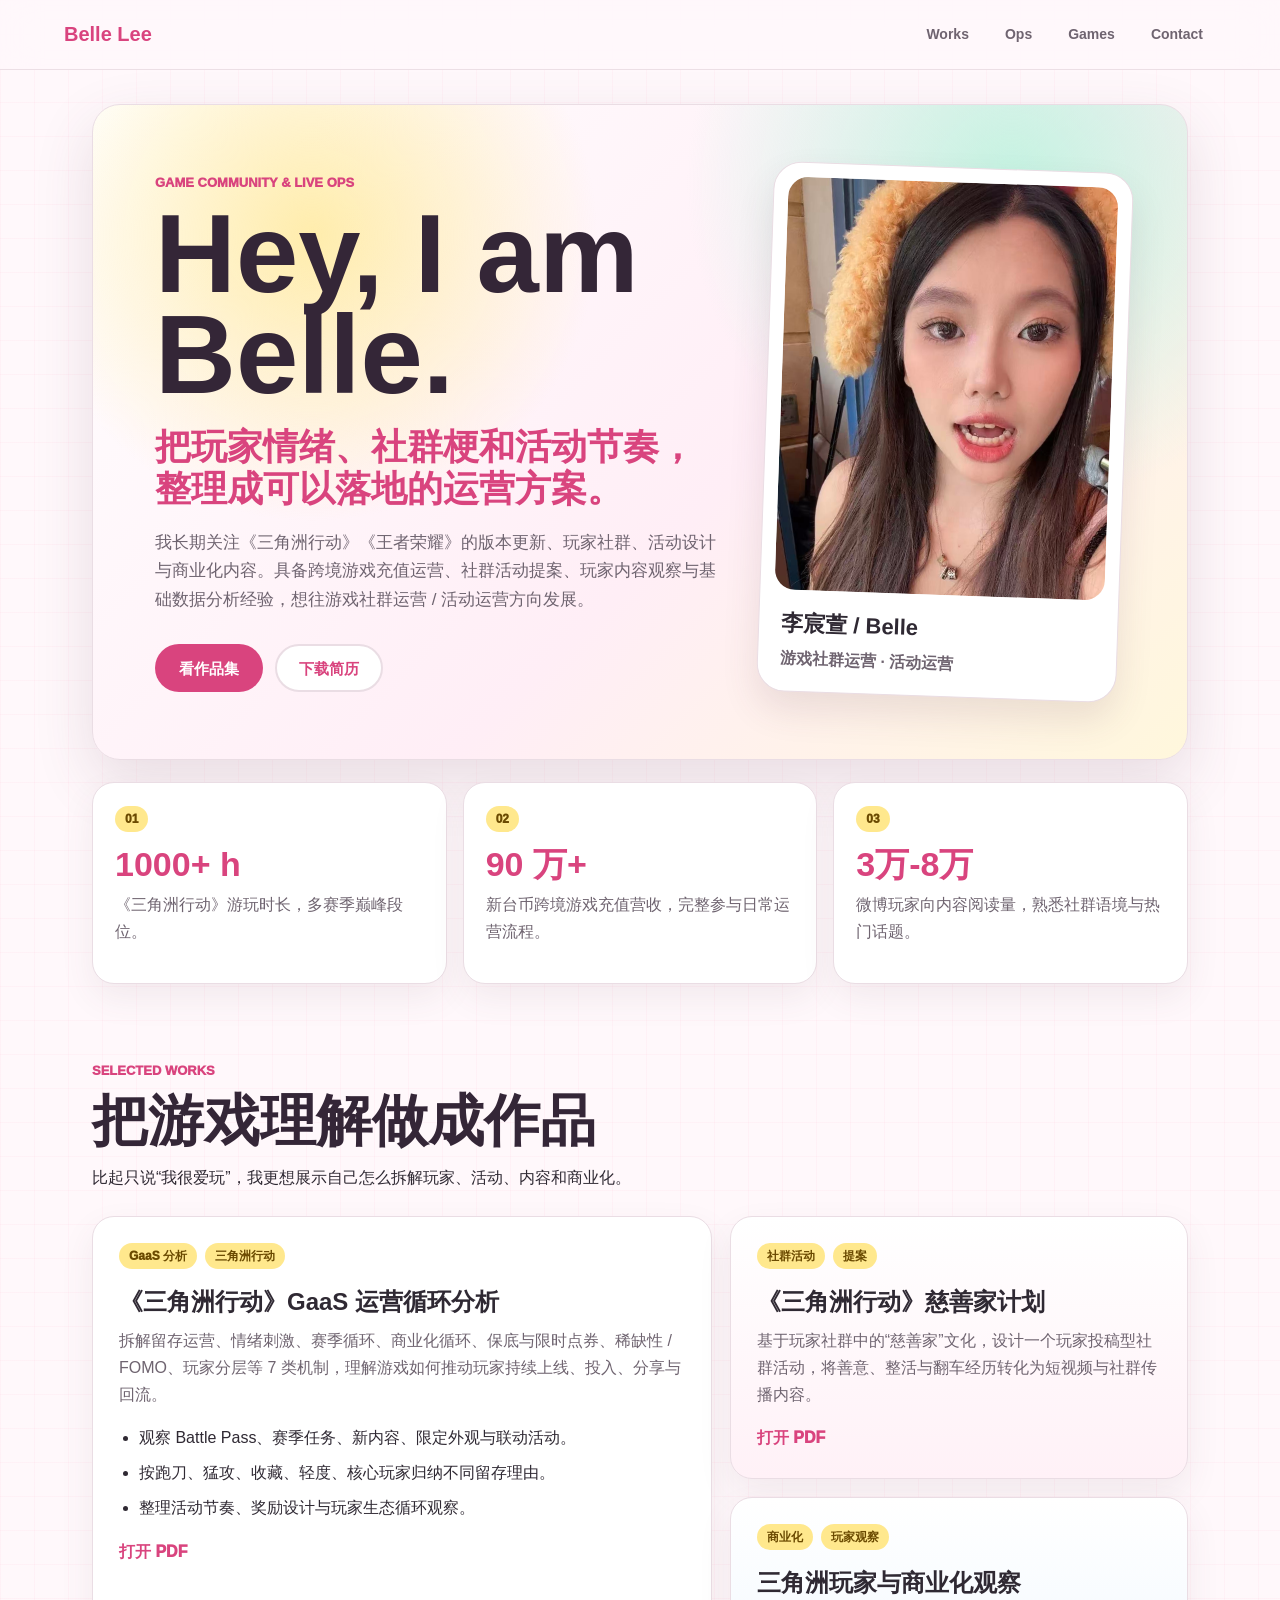
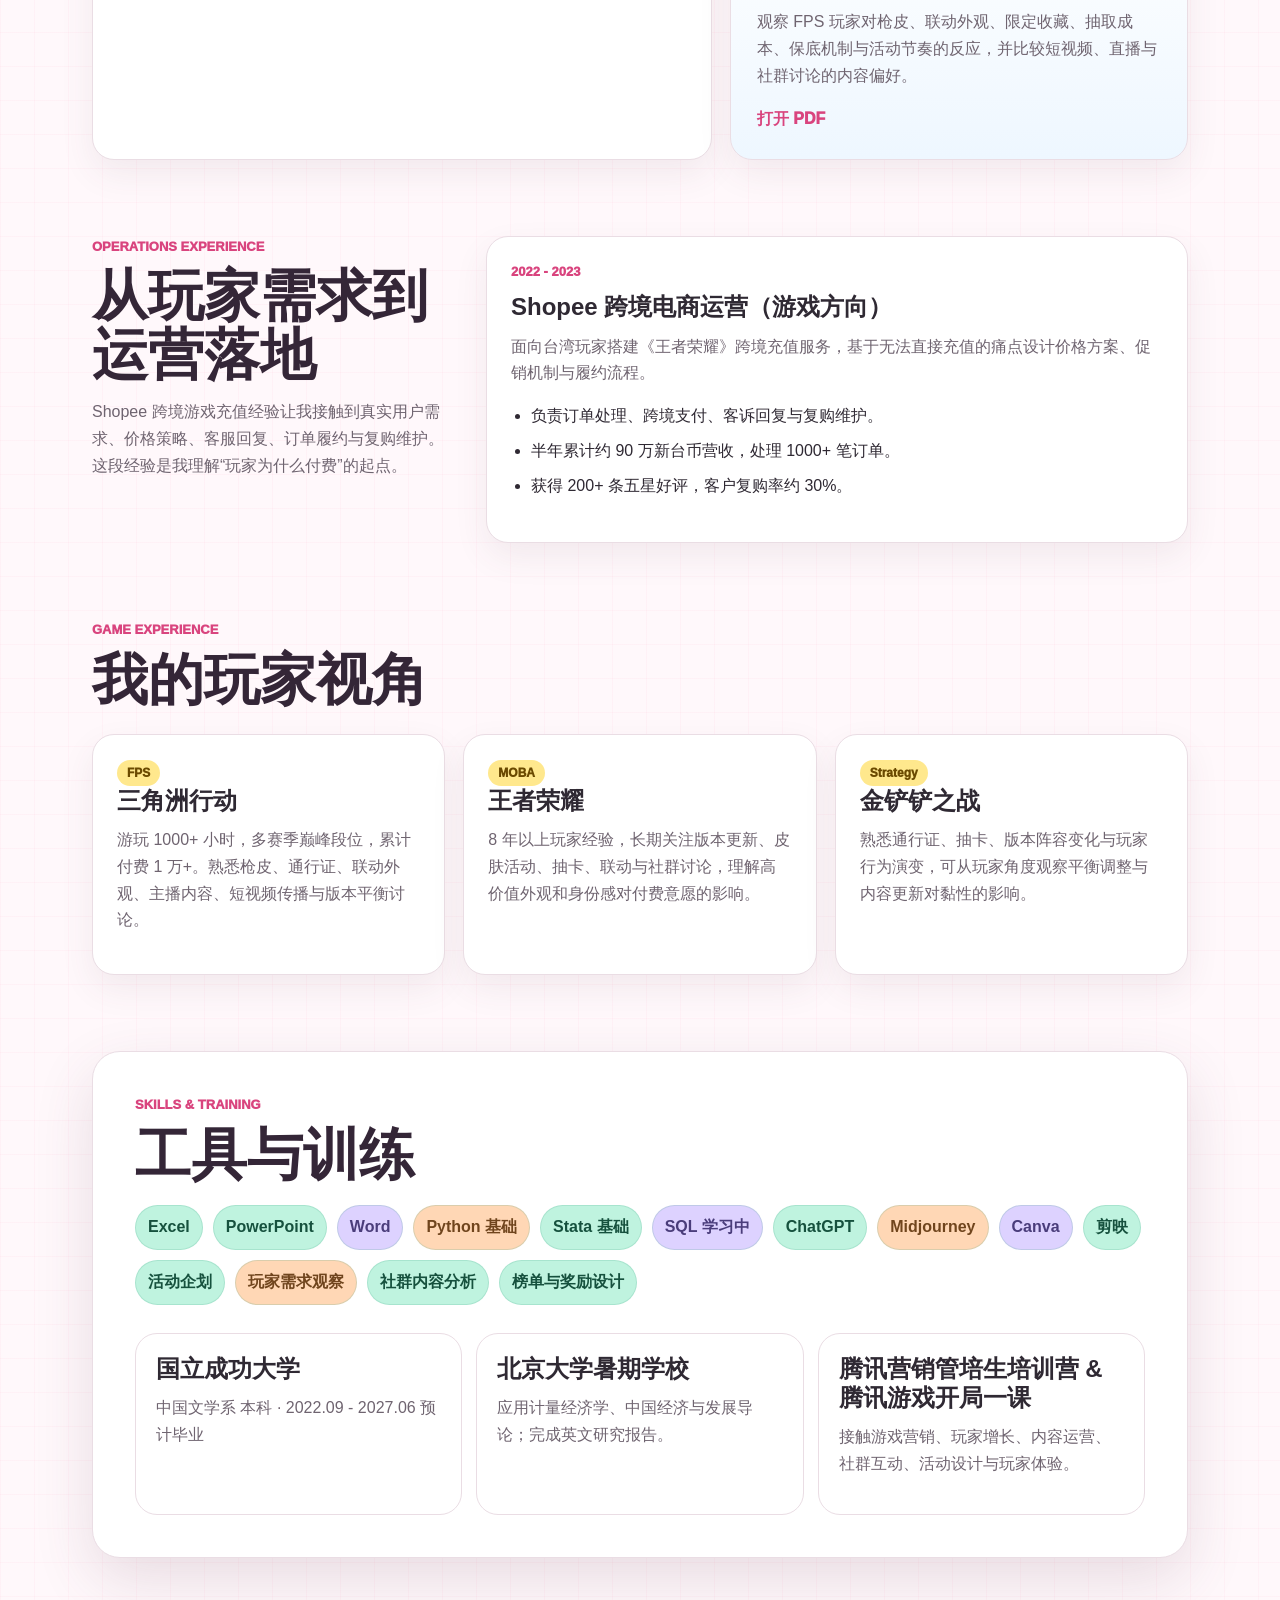
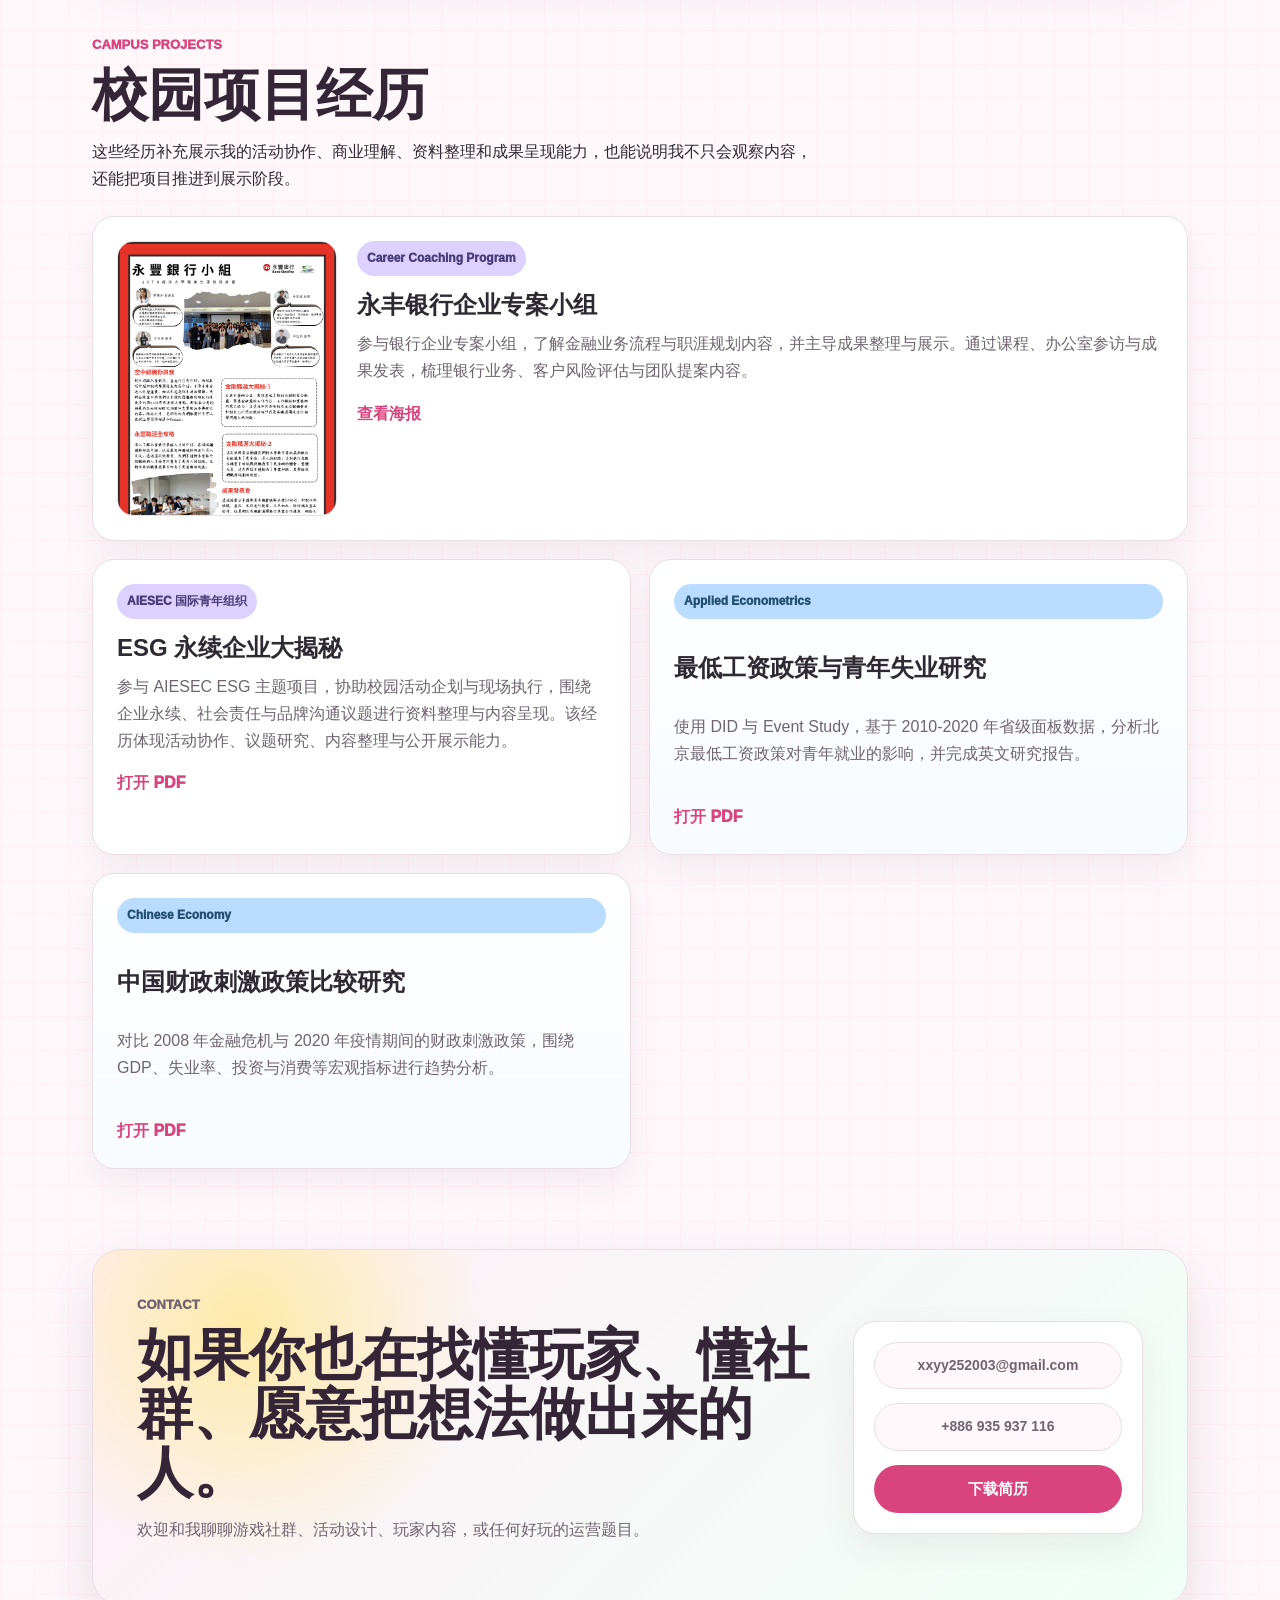
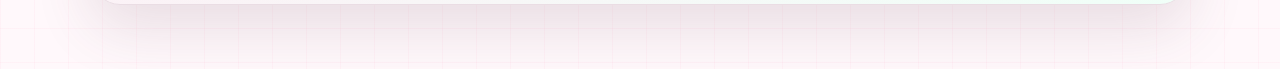
==== index.html @ bbe18f9d "Add files via upload" ====
<!doctype html>
<html lang="zh-CN">
  <head>
    <meta charset="UTF-8" />
    <meta name="viewport" content="width=device-width, initial-scale=1.0" />
    <title>Belle Lee | Game Ops Portfolio</title>
    <meta
      name="description"
      content="Belle Lee 的游戏社群运营与活动运营作品集，包含三角洲行动 GaaS 分析、社群活动提案与玩家商业化观察。"
    />
    <link rel="stylesheet" href="./styles.css" />
  </head>
  <body>
    <header class="site-header">
      <a class="brand" href="#top">Belle Lee</a>
      <nav class="nav" aria-label="主导航">
        <a href="#works">Works</a>
        <a href="#ops">Ops</a>
        <a href="#games">Games</a>
        <a href="#contact">Contact</a>
      </nav>
    </header>

    <main id="top">
      <section class="hero">
        <div class="hero-copy">
          <p class="kicker">Game Community & Live Ops</p>
          <h1>Hey, I am Belle.</h1>
          <p class="hero-subtitle">把玩家情绪、社群梗和活动节奏，整理成可以落地的运营方案。</p>
          <p class="hero-text">
            我长期关注《三角洲行动》《王者荣耀》的版本更新、玩家社群、活动设计与商业化内容。具备跨境游戏充值运营、社群活动提案、玩家内容观察与基础数据分析经验，想往游戏社群运营 / 活动运营方向发展。
          </p>
          <div class="hero-actions">
            <a class="button primary" href="#works">看作品集</a>
            <a class="button secondary" href="./assets/resume.pdf" target="_blank" rel="noreferrer">下载简历</a>
          </div>
        </div>

        <aside class="photo-card">
          <img src="./assets/hero-photo.jpg" alt="Belle Lee 生活照" />
          <div class="photo-caption">
            <strong>李宸萱 / Belle</strong>
            <span>游戏社群运营 · 活动运营</span>
          </div>
        </aside>
      </section>

      <section class="quick-stats" aria-label="核心亮点">
        <article>
          <span>01</span>
          <strong>1000+ h</strong>
          <p>《三角洲行动》游玩时长，多赛季巅峰段位。</p>
        </article>
        <article>
          <span>02</span>
          <strong>90 万+</strong>
          <p>新台币跨境游戏充值营收，完整参与日常运营流程。</p>
        </article>
        <article>
          <span>03</span>
          <strong>3万-8万</strong>
          <p>微博玩家向内容阅读量，熟悉社群语境与热门话题。</p>
        </article>
      </section>

      <section id="works" class="section">
        <div class="section-title">
          <p class="kicker">Selected Works</p>
          <h2>把游戏理解做成作品</h2>
          <p>比起只说“我很爱玩”，我更想展示自己怎么拆解玩家、活动、内容和商业化。</p>
        </div>

        <div class="works">
          <article class="work-card large-card">
            <div class="work-meta">
              <span>GaaS 分析</span>
              <span>三角洲行动</span>
            </div>
            <h3>《三角洲行动》GaaS 运营循环分析</h3>
            <p>
              拆解留存运营、情绪刺激、赛季循环、商业化循环、保底与限时点券、稀缺性 / FOMO、玩家分层等 7 类机制，理解游戏如何推动玩家持续上线、投入、分享与回流。
            </p>
            <ul>
              <li>观察 Battle Pass、赛季任务、新内容、限定外观与联动活动。</li>
              <li>按跑刀、猛攻、收藏、轻度、核心玩家归纳不同留存理由。</li>
              <li>整理活动节奏、奖励设计与玩家生态循环观察。</li>
            </ul>
            <a class="text-link" href="./assets/delta-gaas.pdf" target="_blank" rel="noreferrer">打开 PDF</a>
          </article>

          <article class="work-card accent-pink">
            <div class="work-meta">
              <span>社群活动</span>
              <span>提案</span>
            </div>
            <h3>《三角洲行动》慈善家计划</h3>
            <p>
              基于玩家社群中的“慈善家”文化，设计一个玩家投稿型社群活动，将善意、整活与翻车经历转化为短视频与社群传播内容。
            </p>
            <a class="text-link" href="./assets/delta-charity-plan.pdf" target="_blank" rel="noreferrer">打开 PDF</a>
          </article>

          <article class="work-card accent-blue">
            <div class="work-meta">
              <span>商业化</span>
              <span>玩家观察</span>
            </div>
            <h3>三角洲玩家与商业化观察</h3>
            <p>
              观察 FPS 玩家对枪皮、联动外观、限定收藏、抽取成本、保底机制与活动节奏的反应，并比较短视频、直播与社群讨论的内容偏好。
            </p>
            <a class="text-link" href="./assets/delta-commercialization.pdf" target="_blank" rel="noreferrer">打开 PDF</a>
          </article>
        </div>
      </section>

      <section id="ops" class="section split-section">
        <div>
          <p class="kicker">Operations Experience</p>
          <h2>从玩家需求到运营落地</h2>
          <p class="section-copy">
            Shopee 跨境游戏充值经验让我接触到真实用户需求、价格策略、客服回复、订单履约与复购维护。这段经验是我理解“玩家为什么付费”的起点。
          </p>
        </div>
        <div class="timeline">
          <article>
            <span>2022 - 2023</span>
            <h3>Shopee 跨境电商运营（游戏方向）</h3>
            <p>面向台湾玩家搭建《王者荣耀》跨境充值服务，基于无法直接充值的痛点设计价格方案、促销机制与履约流程。</p>
            <ul>
              <li>负责订单处理、跨境支付、客诉回复与复购维护。</li>
              <li>半年累计约 90 万新台币营收，处理 1000+ 笔订单。</li>
              <li>获得 200+ 条五星好评，客户复购率约 30%。</li>
            </ul>
          </article>
        </div>
      </section>

      <section id="games" class="section">
        <div class="section-title">
          <p class="kicker">Game Experience</p>
          <h2>我的玩家视角</h2>
        </div>
        <div class="game-grid">
          <article>
            <span>FPS</span>
            <h3>三角洲行动</h3>
            <p>游玩 1000+ 小时，多赛季巅峰段位，累计付费 1 万+。熟悉枪皮、通行证、联动外观、主播内容、短视频传播与版本平衡讨论。</p>
          </article>
          <article>
            <span>MOBA</span>
            <h3>王者荣耀</h3>
            <p>8 年以上玩家经验，长期关注版本更新、皮肤活动、抽卡、联动与社群讨论，理解高价值外观和身份感对付费意愿的影响。</p>
          </article>
          <article>
            <span>Strategy</span>
            <h3>金铲铲之战</h3>
            <p>熟悉通行证、抽卡、版本阵容变化与玩家行为演变，可从玩家角度观察平衡调整与内容更新对黏性的影响。</p>
          </article>
        </div>
      </section>

      <section class="section skill-section">
        <div>
          <p class="kicker">Skills & Training</p>
          <h2>工具与训练</h2>
        </div>
        <div class="skill-cloud">
          <span>Excel</span>
          <span>PowerPoint</span>
          <span>Word</span>
          <span>Python 基础</span>
          <span>Stata 基础</span>
          <span>SQL 学习中</span>
          <span>ChatGPT</span>
          <span>Midjourney</span>
          <span>Canva</span>
          <span>剪映</span>
          <span>活动企划</span>
          <span>玩家需求观察</span>
          <span>社群内容分析</span>
          <span>榜单与奖励设计</span>
        </div>
        <div class="education-strip">
          <article>
            <h3>国立成功大学</h3>
            <p>中国文学系 本科 · 2022.09 - 2027.06 预计毕业</p>
          </article>
          <article>
            <h3>北京大学暑期学校</h3>
            <p>应用计量经济学、中国经济与发展导论；完成英文研究报告。</p>
          </article>
          <article>
            <h3>腾讯营销管培生培训营 & 腾讯游戏开局一课</h3>
            <p>接触游戏营销、玩家增长、内容运营、社群互动、活动设计与玩家体验。</p>
          </article>
        </div>
      </section>

      <section class="section extra-projects">
        <div class="section-title">
          <p class="kicker">Campus Projects</p>
          <h2>校园项目经历</h2>
          <p>这些经历补充展示我的活动协作、商业理解、资料整理和成果呈现能力，也能说明我不只会观察内容，还能把项目推进到展示阶段。</p>
        </div>
        <div class="extra-grid">
          <article class="extra-card poster-card">
            <img src="./assets/sinopac-poster.png" alt="永丰银行小组成果海报" />
            <div>
              <span>Career Coaching Program</span>
              <h3>永丰银行企业专案小组</h3>
              <p>
                参与银行企业专案小组，了解金融业务流程与职涯规划内容，并主导成果整理与展示。通过课程、办公室参访与成果发表，梳理银行业务、客户风险评估与团队提案内容。
              </p>
              <a class="text-link" href="./assets/sinopac-poster.png" target="_blank" rel="noreferrer">查看海报</a>
            </div>
          </article>

          <article class="extra-card">
            <div>
              <span>AIESEC 国际青年组织</span>
              <h3>ESG 永续企业大揭秘</h3>
              <p>
                参与 AIESEC ESG 主题项目，协助校园活动企划与现场执行，围绕企业永续、社会责任与品牌沟通议题进行资料整理与内容呈现。该经历体现活动协作、议题研究、内容整理与公开展示能力。
              </p>
              <a class="text-link" href="./assets/esg-project.pdf" target="_blank" rel="noreferrer">打开 PDF</a>
            </div>
          </article>
          <article class="extra-card research-card">
            <span>Applied Econometrics</span>
            <h3>最低工资政策与青年失业研究</h3>
            <p>
              使用 DID 与 Event Study，基于 2010-2020 年省级面板数据，分析北京最低工资政策对青年就业的影响，并完成英文研究报告。
            </p>
            <a class="text-link" href="./assets/pku-minimum-wage-youth.pdf" target="_blank" rel="noreferrer">打开 PDF</a>
          </article>
          <article class="extra-card research-card">
            <span>Chinese Economy</span>
            <h3>中国财政刺激政策比较研究</h3>
            <p>
              对比 2008 年金融危机与 2020 年疫情期间的财政刺激政策，围绕 GDP、失业率、投资与消费等宏观指标进行趋势分析。
            </p>
            <a class="text-link" href="./assets/pku-fiscal-stimulus.pdf" target="_blank" rel="noreferrer">打开 PDF</a>
          </article>
        </div>
      </section>

      <section id="contact" class="contact">
        <div>
          <p class="kicker">Contact</p>
          <h2>如果你也在找懂玩家、懂社群、愿意把想法做出来的人。</h2>
          <p>欢迎和我聊聊游戏社群、活动设计、玩家内容，或任何好玩的运营题目。</p>
        </div>
        <div class="contact-card">
          <a href="mailto:xxyy252003@gmail.com">xxyy252003@gmail.com</a>
          <a href="tel:+886935937116">+886 935 937 116</a>
          <a class="button primary" href="./assets/resume.pdf" target="_blank" rel="noreferrer">下载简历</a>
        </div>
      </section>
    </main>
  </body>
</html>
---- styles.css ----
:root {
  --ink: #2f2933;
  --muted: #6f6470;
  --paper: #fff8fb;
  --surface: #ffffff;
  --pink: #ff7dab;
  --pink-deep: #d9447e;
  --peach: #ffd7b5;
  --mint: #bff3df;
  --blue: #b9dcff;
  --lavender: #ddd2ff;
  --yellow: #ffe88d;
  --line: #eadde4;
  --shadow: 0 22px 60px rgba(92, 58, 78, 0.14);
  color: var(--ink);
  font-family:
    "Noto Sans TC", "Noto Sans SC", "Microsoft JhengHei", "Microsoft YaHei",
    "PingFang TC", Arial, sans-serif;
}

* {
  box-sizing: border-box;
}

html {
  scroll-behavior: smooth;
}

body {
  margin: 0;
  background:
    linear-gradient(90deg, rgba(255, 125, 171, 0.05) 1px, transparent 1px),
    linear-gradient(rgba(255, 125, 171, 0.05) 1px, transparent 1px),
    var(--paper);
  background-size: 34px 34px;
  color: var(--ink);
  line-height: 1.68;
}

a {
  color: inherit;
  text-decoration: none;
}

.site-header {
  align-items: center;
  backdrop-filter: blur(18px);
  background: rgba(255, 248, 251, 0.88);
  border-bottom: 1px solid rgba(234, 221, 228, 0.9);
  display: flex;
  justify-content: space-between;
  min-height: 70px;
  padding: 0 clamp(18px, 5vw, 64px);
  position: sticky;
  top: 0;
  z-index: 20;
}

.brand {
  color: var(--pink-deep);
  font-size: 20px;
  font-weight: 900;
}

.nav {
  display: flex;
  gap: 10px;
}

.nav a {
  border: 1px solid transparent;
  border-radius: 999px;
  color: var(--muted);
  font-size: 14px;
  font-weight: 800;
  padding: 8px 12px;
}

.nav a:hover {
  background: #fff;
  border-color: var(--line);
  color: var(--pink-deep);
}

main {
  margin: 0 auto;
  max-width: 1180px;
  padding: 34px clamp(16px, 4vw, 42px) 64px;
}

.hero {
  align-items: center;
  background:
    radial-gradient(circle at 20% 20%, rgba(255, 232, 141, 0.72), transparent 28%),
    radial-gradient(circle at 84% 12%, rgba(191, 243, 223, 0.92), transparent 30%),
    linear-gradient(135deg, #fff 0%, #ffeef6 58%, #fff7dc 100%);
  border: 1px solid var(--line);
  border-radius: 28px;
  box-shadow: var(--shadow);
  display: grid;
  gap: 42px;
  grid-template-columns: minmax(0, 1fr) 360px;
  min-height: 600px;
  overflow: hidden;
  padding: clamp(28px, 6vw, 62px);
}

.kicker {
  color: var(--pink-deep);
  font-size: 13px;
  font-weight: 950;
  letter-spacing: 0;
  margin: 0 0 10px;
  text-transform: uppercase;
}

h1,
h2,
h3,
p {
  margin-top: 0;
}

h1 {
  color: #342637;
  font-size: clamp(56px, 9vw, 112px);
  letter-spacing: 0;
  line-height: 0.9;
  margin-bottom: 20px;
  max-width: 720px;
}

.hero-subtitle {
  color: var(--pink-deep);
  font-size: clamp(24px, 3vw, 36px);
  font-weight: 900;
  line-height: 1.18;
  margin-bottom: 18px;
  max-width: 720px;
}

.hero-text {
  color: var(--muted);
  font-size: 17px;
  max-width: 720px;
}

.hero-actions {
  display: flex;
  flex-wrap: wrap;
  gap: 12px;
  margin-top: 30px;
}

.button {
  align-items: center;
  border: 2px solid transparent;
  border-radius: 999px;
  display: inline-flex;
  font-size: 15px;
  font-weight: 900;
  justify-content: center;
  min-height: 48px;
  padding: 0 22px;
}

.button.primary {
  background: var(--pink-deep);
  color: #fff;
}

.button.secondary {
  background: #fff;
  border-color: var(--line);
  color: var(--pink-deep);
}

.photo-card {
  background: #fff;
  border: 1px solid var(--line);
  border-radius: 28px;
  box-shadow: 0 18px 36px rgba(92, 58, 78, 0.12);
  padding: 14px;
  transform: rotate(2deg);
}

.photo-card img {
  aspect-ratio: 4 / 5;
  border-radius: 20px;
  display: block;
  object-fit: cover;
  object-position: center 18%;
  width: 100%;
}

.photo-caption {
  display: grid;
  gap: 4px;
  padding: 16px 8px 4px;
}

.photo-caption strong {
  font-size: 22px;
}

.photo-caption span {
  color: var(--muted);
  font-weight: 700;
}

.quick-stats {
  display: grid;
  gap: 16px;
  grid-template-columns: repeat(3, minmax(0, 1fr));
  margin: 22px 0 70px;
}

.quick-stats article,
.work-card,
.timeline article,
.game-grid article,
.education-strip article,
.contact-card {
  background: var(--surface);
  border: 1px solid var(--line);
  border-radius: 22px;
  box-shadow: 0 14px 34px rgba(92, 58, 78, 0.08);
}

.quick-stats article {
  padding: 22px;
}

.quick-stats span,
.work-meta span,
.game-grid span {
  background: var(--yellow);
  border-radius: 999px;
  color: #6b4a00;
  display: inline-flex;
  font-size: 12px;
  font-weight: 950;
  line-height: 1;
  padding: 7px 10px;
}

.quick-stats strong {
  color: var(--pink-deep);
  display: block;
  font-size: 34px;
  line-height: 1.1;
  margin: 14px 0 8px;
}

.quick-stats p,
.section-copy,
.work-card p,
.timeline p,
.game-grid p,
.education-strip p,
.contact p {
  color: var(--muted);
}

.section {
  margin-top: 76px;
}

.section-title {
  margin-bottom: 24px;
  max-width: 720px;
}

h2 {
  color: #342637;
  font-size: clamp(34px, 5vw, 56px);
  letter-spacing: 0;
  line-height: 1.05;
  margin-bottom: 14px;
}

.works {
  display: grid;
  gap: 18px;
  grid-template-columns: 1.15fr 0.85fr;
}

.work-card {
  padding: 26px;
}

.large-card {
  grid-row: span 2;
}

.accent-pink {
  background: linear-gradient(180deg, #fff, #fff1f7);
}

.accent-blue {
  background: linear-gradient(180deg, #fff, #eef7ff);
}

.work-meta {
  display: flex;
  flex-wrap: wrap;
  gap: 8px;
  margin-bottom: 18px;
}

.work-card h3,
.timeline h3,
.game-grid h3,
.education-strip h3 {
  font-size: 24px;
  line-height: 1.22;
  margin-bottom: 12px;
}

.work-card ul,
.timeline ul {
  margin: 16px 0 18px;
  padding-left: 20px;
}

.work-card li,
.timeline li {
  margin: 8px 0;
}

.text-link {
  color: var(--pink-deep);
  font-weight: 950;
}

.split-section {
  align-items: start;
  display: grid;
  gap: 34px;
  grid-template-columns: 360px minmax(0, 1fr);
}

.timeline {
  display: grid;
  gap: 18px;
}

.timeline article {
  padding: 24px;
}

.timeline article > span {
  color: var(--pink-deep);
  display: block;
  font-size: 13px;
  font-weight: 950;
  margin-bottom: 10px;
}

.game-grid {
  display: grid;
  gap: 18px;
  grid-template-columns: repeat(3, minmax(0, 1fr));
}

.game-grid article {
  padding: 24px;
}

.skill-section {
  background: #fff;
  border: 1px solid var(--line);
  border-radius: 28px;
  box-shadow: var(--shadow);
  padding: clamp(24px, 5vw, 42px);
}

.skill-cloud {
  display: flex;
  flex-wrap: wrap;
  gap: 10px;
  margin: 20px 0 28px;
}

.skill-cloud span {
  background: var(--mint);
  border: 1px solid rgba(72, 166, 133, 0.2);
  border-radius: 999px;
  color: #16513e;
  font-weight: 900;
  padding: 8px 12px;
}

.skill-cloud span:nth-child(3n) {
  background: var(--lavender);
  color: #4a3d7b;
}

.skill-cloud span:nth-child(4n) {
  background: var(--peach);
  color: #70451d;
}

.education-strip {
  display: grid;
  gap: 14px;
  grid-template-columns: repeat(3, minmax(0, 1fr));
}

.education-strip article {
  box-shadow: none;
  padding: 20px;
}

.extra-grid {
  display: grid;
  gap: 18px;
  grid-template-columns: repeat(2, minmax(0, 1fr));
}

.extra-card {
  background: var(--surface);
  border: 1px solid var(--line);
  border-radius: 22px;
  box-shadow: 0 14px 34px rgba(92, 58, 78, 0.08);
  display: grid;
  gap: 20px;
  overflow: hidden;
  padding: 24px;
}

.poster-card {
  grid-column: span 2;
  grid-template-columns: 220px minmax(0, 1fr);
}

.extra-card img {
  aspect-ratio: 4 / 5;
  border: 1px solid var(--line);
  border-radius: 16px;
  object-fit: cover;
  object-position: center top;
  width: 100%;
}

.extra-card span {
  background: var(--lavender);
  border-radius: 999px;
  color: #4a3d7b;
  display: inline-flex;
  font-size: 12px;
  font-weight: 950;
  margin-bottom: 14px;
  padding: 7px 10px;
}

.research-card {
  background: linear-gradient(180deg, #fff, #f7fbff);
}

.research-card span {
  background: var(--blue);
  color: #245071;
}

.extra-card h3 {
  font-size: 24px;
  line-height: 1.22;
  margin-bottom: 12px;
}

.extra-card p {
  color: var(--muted);
}

.contact {
  align-items: center;
  background:
    radial-gradient(circle at 14% 22%, rgba(255, 232, 141, 0.75), transparent 24%),
    linear-gradient(135deg, #ffeef6, #f0fff8);
  border: 1px solid var(--line);
  border-radius: 28px;
  box-shadow: var(--shadow);
  display: grid;
  gap: 28px;
  grid-template-columns: minmax(0, 1fr) 290px;
  margin-top: 80px;
  padding: clamp(26px, 5vw, 44px);
}

.contact-card {
  align-items: stretch;
  display: grid;
  gap: 14px;
  justify-items: stretch;
  padding: 20px;
}

.contact-card a:not(.button) {
  background: #fff8fb;
  border: 1px solid var(--line);
  border-radius: 999px;
  color: var(--muted);
  font-size: 14px;
  font-weight: 800;
  padding: 11px 14px;
  text-align: center;
}

@media (max-width: 900px) {
  .hero,
  .split-section,
  .contact {
    grid-template-columns: 1fr;
  }

  .photo-card {
    max-width: 420px;
    transform: none;
  }

  .works,
  .quick-stats,
  .game-grid,
  .extra-grid,
  .poster-card,
  .education-strip {
    grid-template-columns: 1fr;
  }

  .large-card {
    grid-row: auto;
  }
}

@media (max-width: 620px) {
  .site-header {
    align-items: flex-start;
    flex-direction: column;
    gap: 10px;
    padding-bottom: 14px;
    padding-top: 14px;
  }

  .nav {
    flex-wrap: wrap;
  }

  main {
    padding-left: 14px;
    padding-right: 14px;
  }

  .hero,
  .skill-section,
  .contact {
    border-radius: 20px;
    padding: 24px;
  }

  h1 {
    font-size: 58px;
  }

  .hero-actions {
    align-items: stretch;
    flex-direction: column;
  }

  .button {
    width: 100%;
  }
}
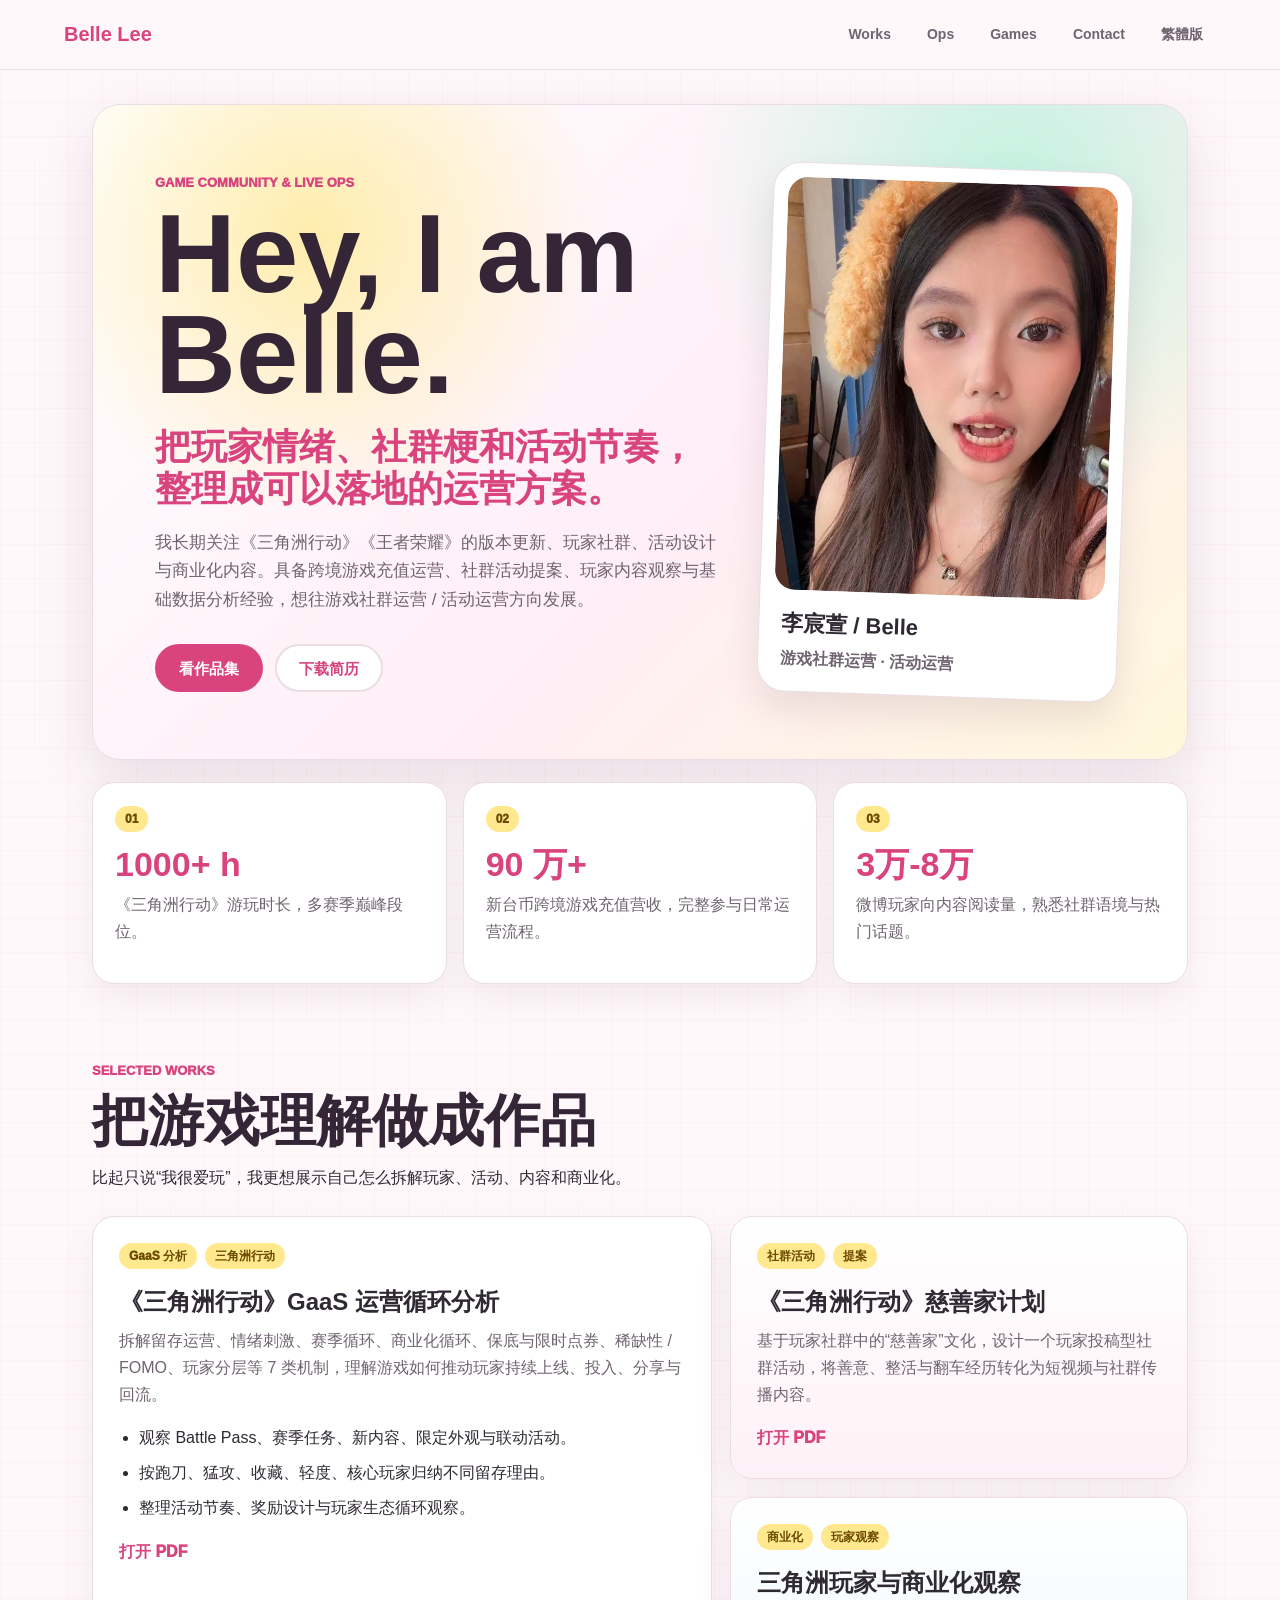
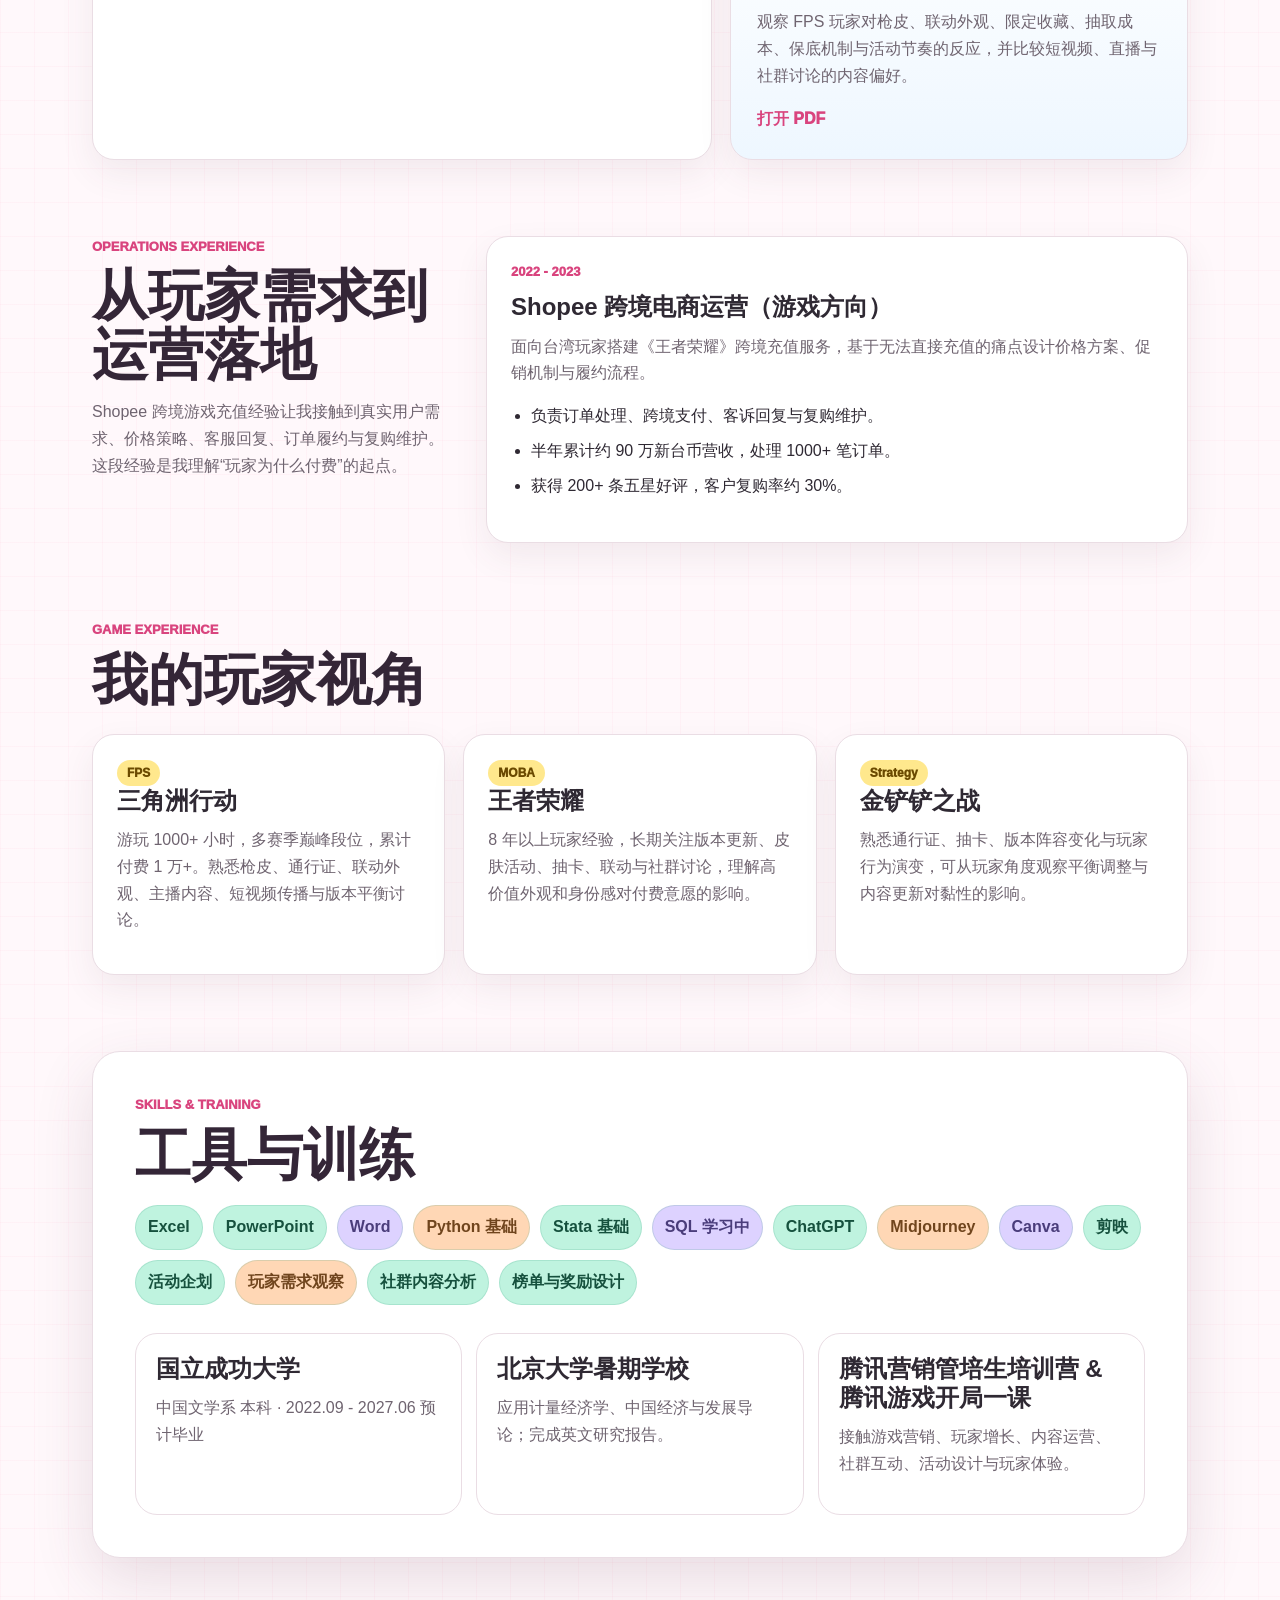
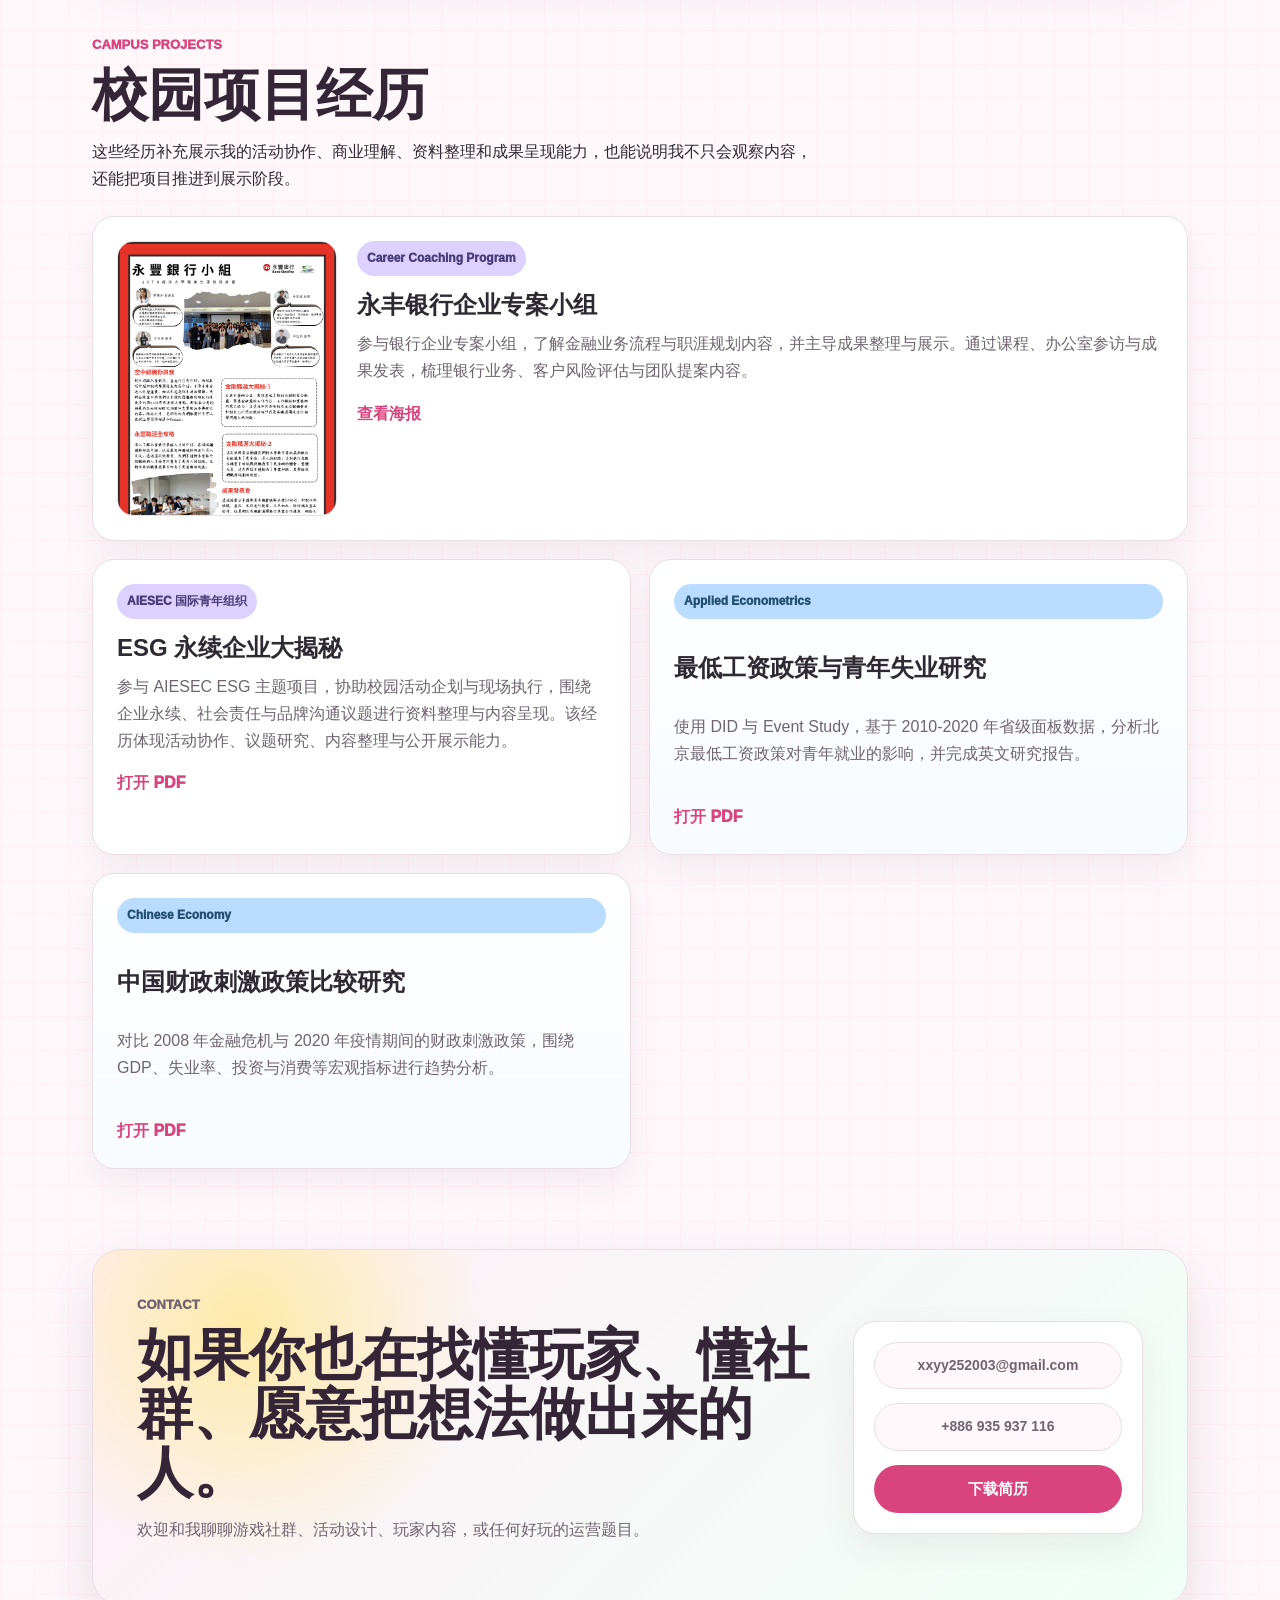
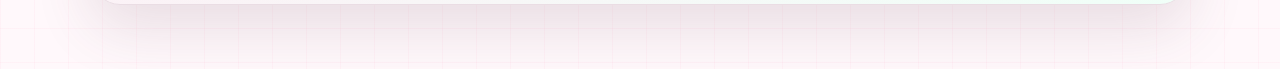
==== commit 6963fbed: "Add files via upload" ====
--- a/index.html
+++ b/index.html
@@ -18,6 +18,7 @@
         <a href="#ops">Ops</a>
         <a href="#games">Games</a>
         <a href="#contact">Contact</a>
+        <a href="./zh-tw.html">繁體版</a>
       </nav>
     </header>
 
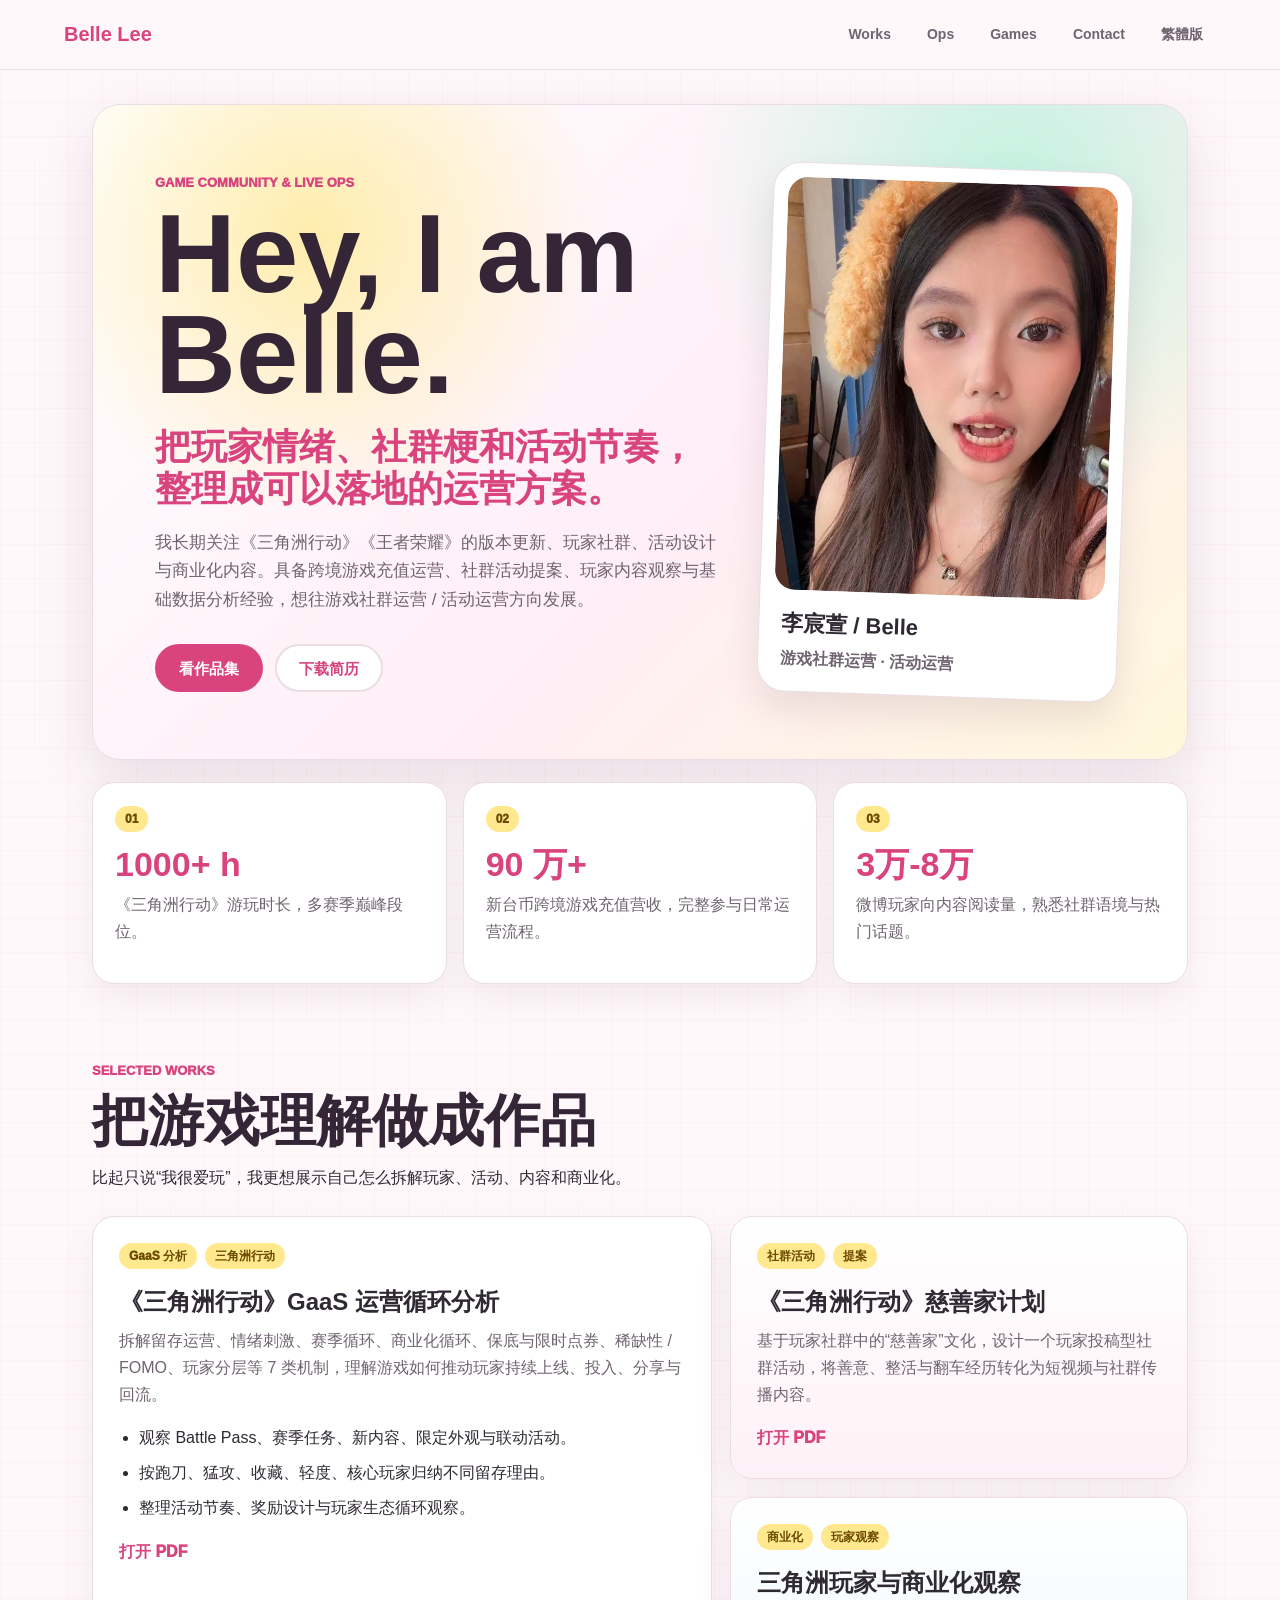
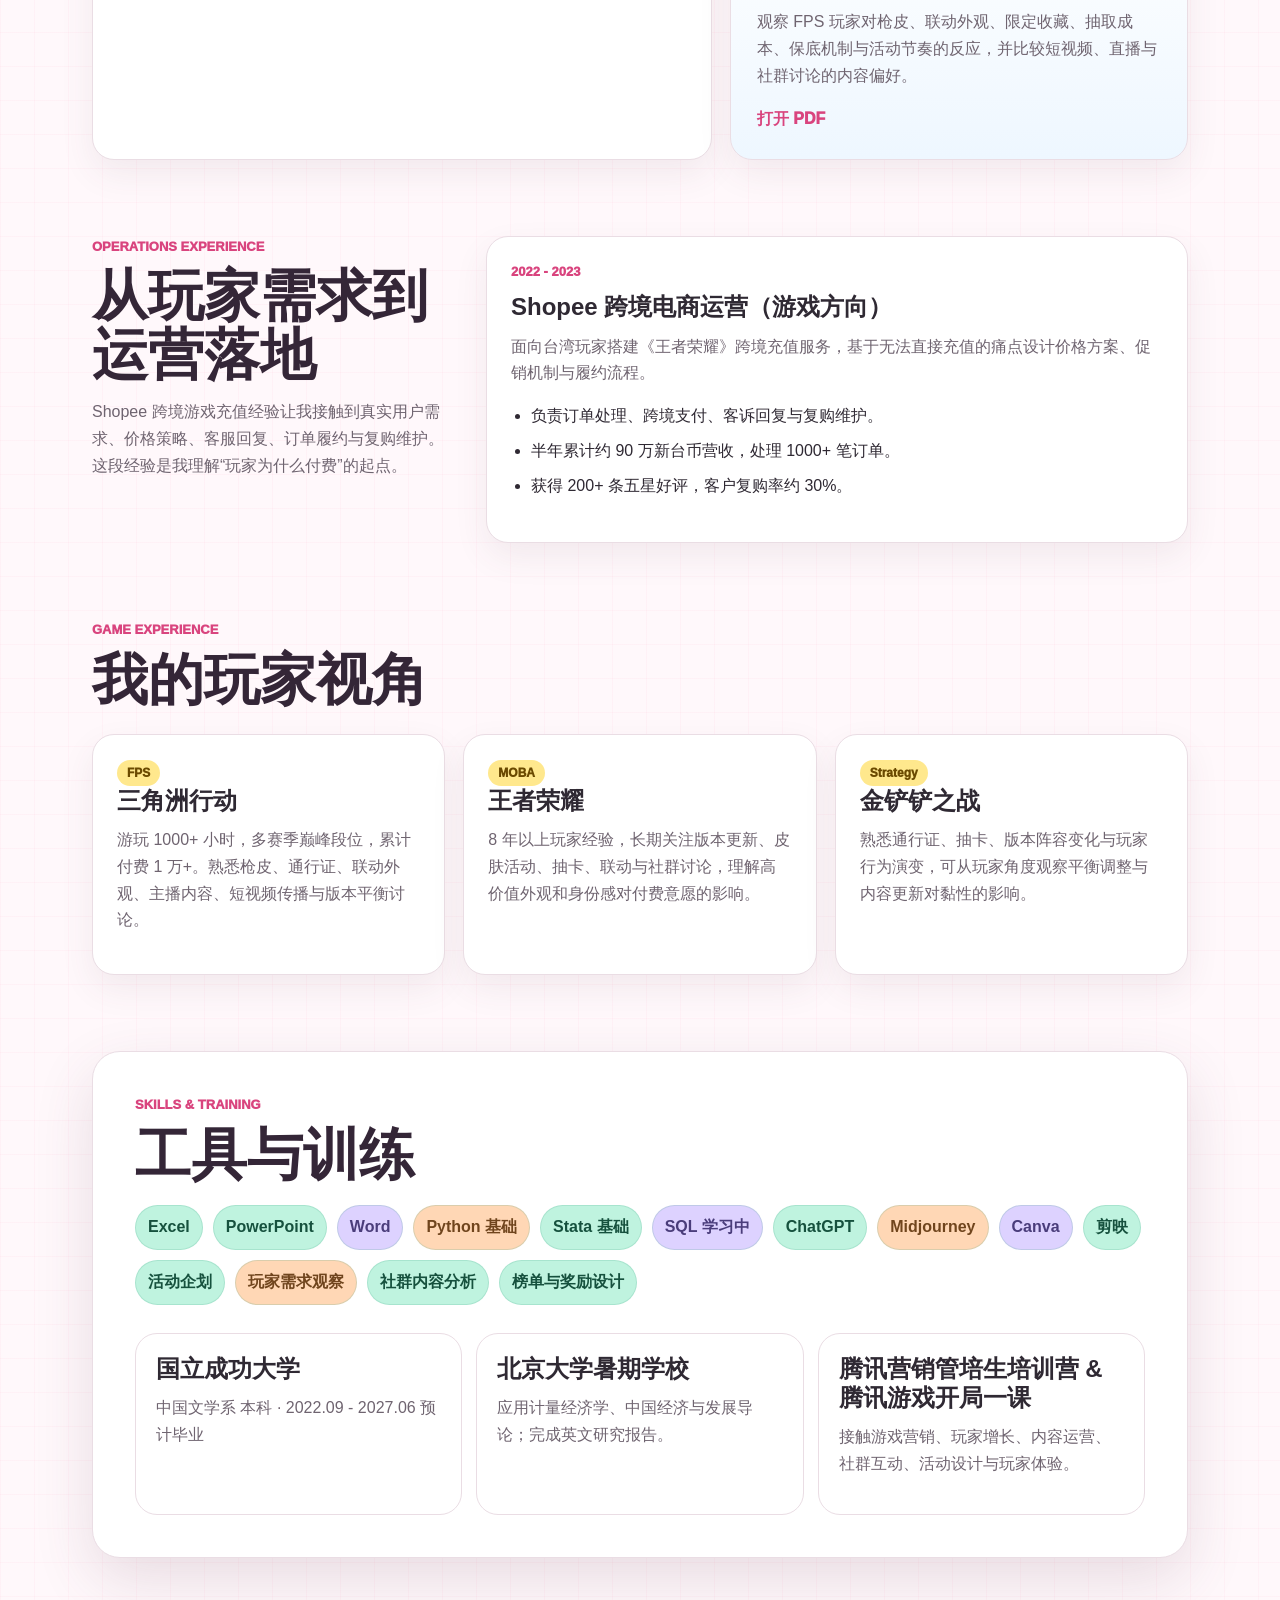
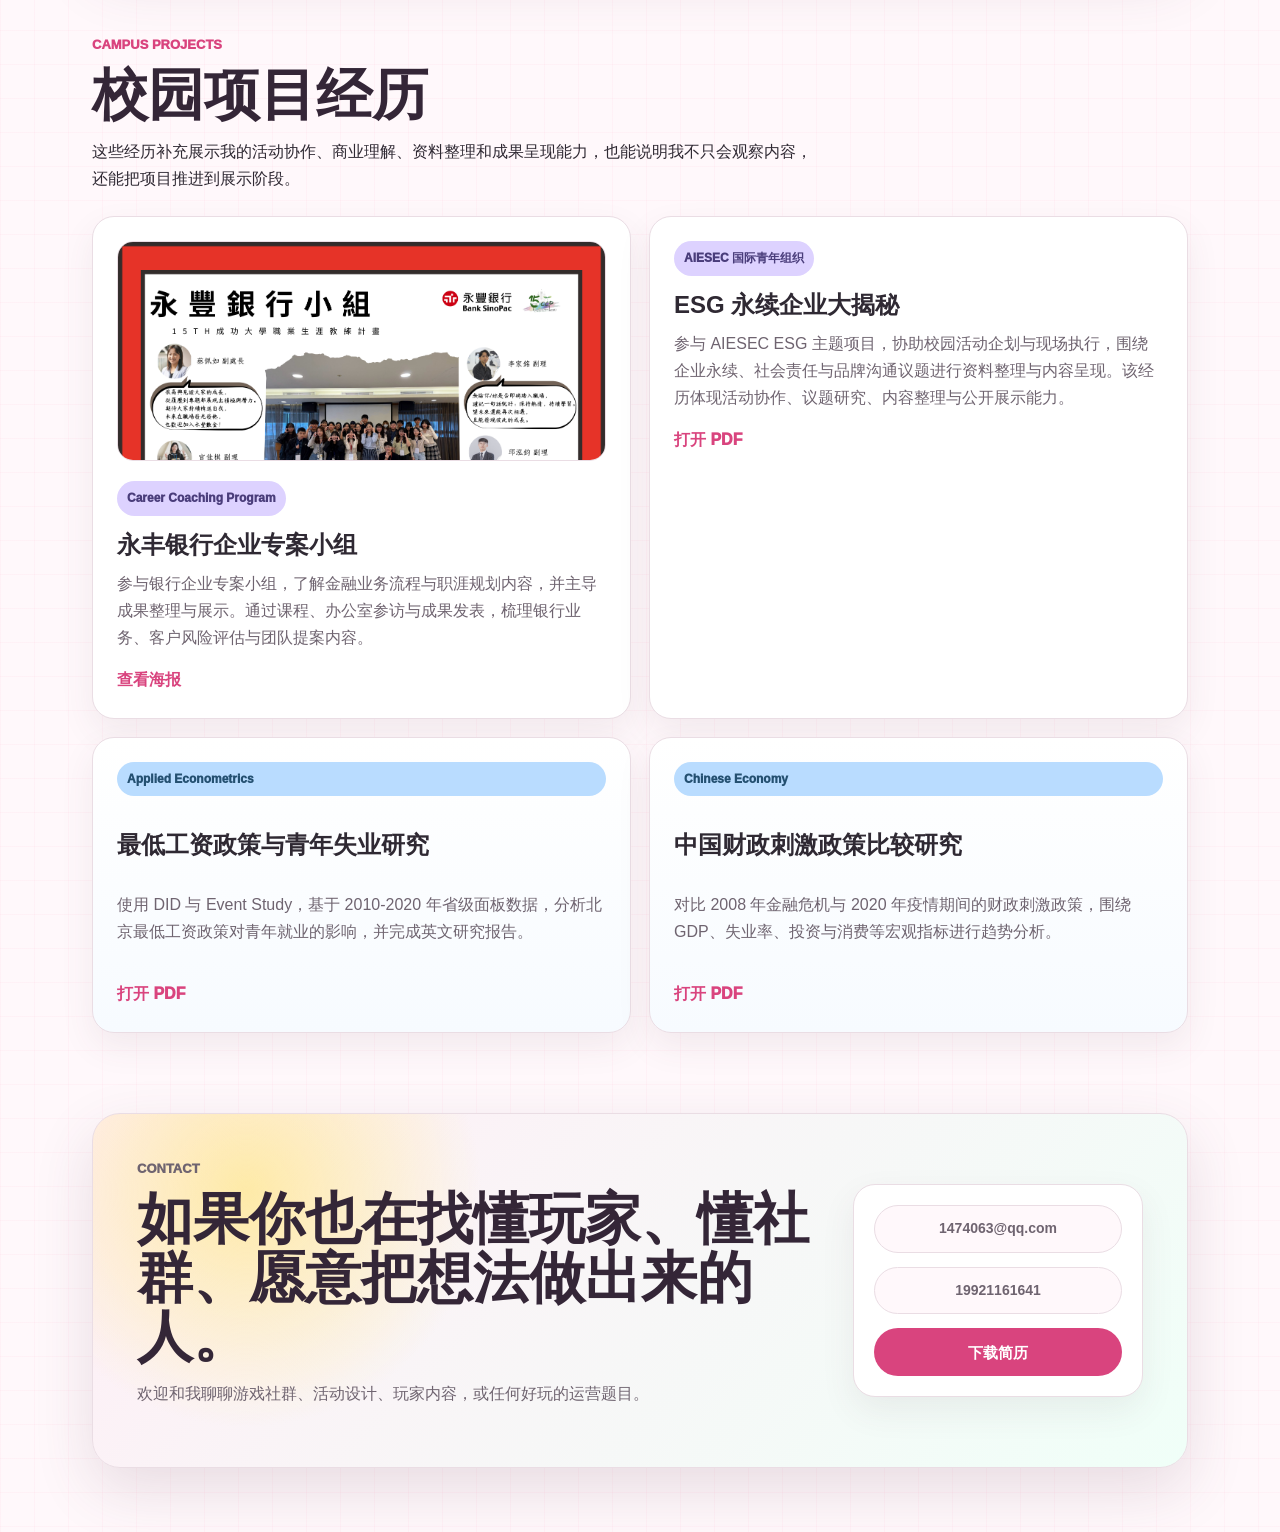
==== commit 769c46de: "Add files via upload" ====
--- a/index.html
+++ b/index.html
@@ -253,8 +253,8 @@
           <p>欢迎和我聊聊游戏社群、活动设计、玩家内容，或任何好玩的运营题目。</p>
         </div>
         <div class="contact-card">
-          <a href="mailto:xxyy252003@gmail.com">xxyy252003@gmail.com</a>
-          <a href="tel:+886935937116">+886 935 937 116</a>
+          <a href="mailto:1474063@qq.com">1474063@qq.com</a>
+          <a href="tel:19921161641">19921161641</a>
           <a class="button primary" href="./assets/resume.pdf" target="_blank" rel="noreferrer">下载简历</a>
         </div>
       </section>
--- a/styles.css
+++ b/styles.css
@@ -416,6 +416,7 @@
   display: grid;
   gap: 18px;
   grid-template-columns: repeat(2, minmax(0, 1fr));
+  min-width: 0;
 }
 
 .extra-card {
@@ -423,24 +424,28 @@
   border: 1px solid var(--line);
   border-radius: 22px;
   box-shadow: 0 14px 34px rgba(92, 58, 78, 0.08);
-  display: grid;
+  display: flex;
+  flex-direction: column;
   gap: 20px;
   overflow: hidden;
   padding: 24px;
+  min-width: 0;
+  overflow-wrap: anywhere;
 }
 
 .poster-card {
-  grid-column: span 2;
-  grid-template-columns: 220px minmax(0, 1fr);
+  grid-column: auto;
 }
 
 .extra-card img {
-  aspect-ratio: 4 / 5;
+  aspect-ratio: 16 / 10;
   border: 1px solid var(--line);
   border-radius: 16px;
+  max-width: 100%;
   object-fit: cover;
   object-position: center top;
   width: 100%;
+  max-height: 220px;
 }
 
 .extra-card span {
@@ -473,6 +478,11 @@
   color: var(--muted);
 }
 
+.extra-card .text-link {
+  align-self: flex-start;
+  margin-top: auto;
+}
+
 .contact {
   align-items: center;
   background:
@@ -528,6 +538,18 @@
     grid-template-columns: 1fr;
   }
 
+  .poster-card {
+    grid-column: auto;
+  }
+
+  .extra-card {
+    padding: 20px;
+  }
+
+  .poster-card img {
+    max-height: 260px;
+  }
+
   .large-card {
     grid-row: auto;
   }
@@ -558,6 +580,11 @@
     padding: 24px;
   }
 
+  .extra-grid {
+    display: flex;
+    flex-direction: column;
+  }
+
   h1 {
     font-size: 58px;
   }
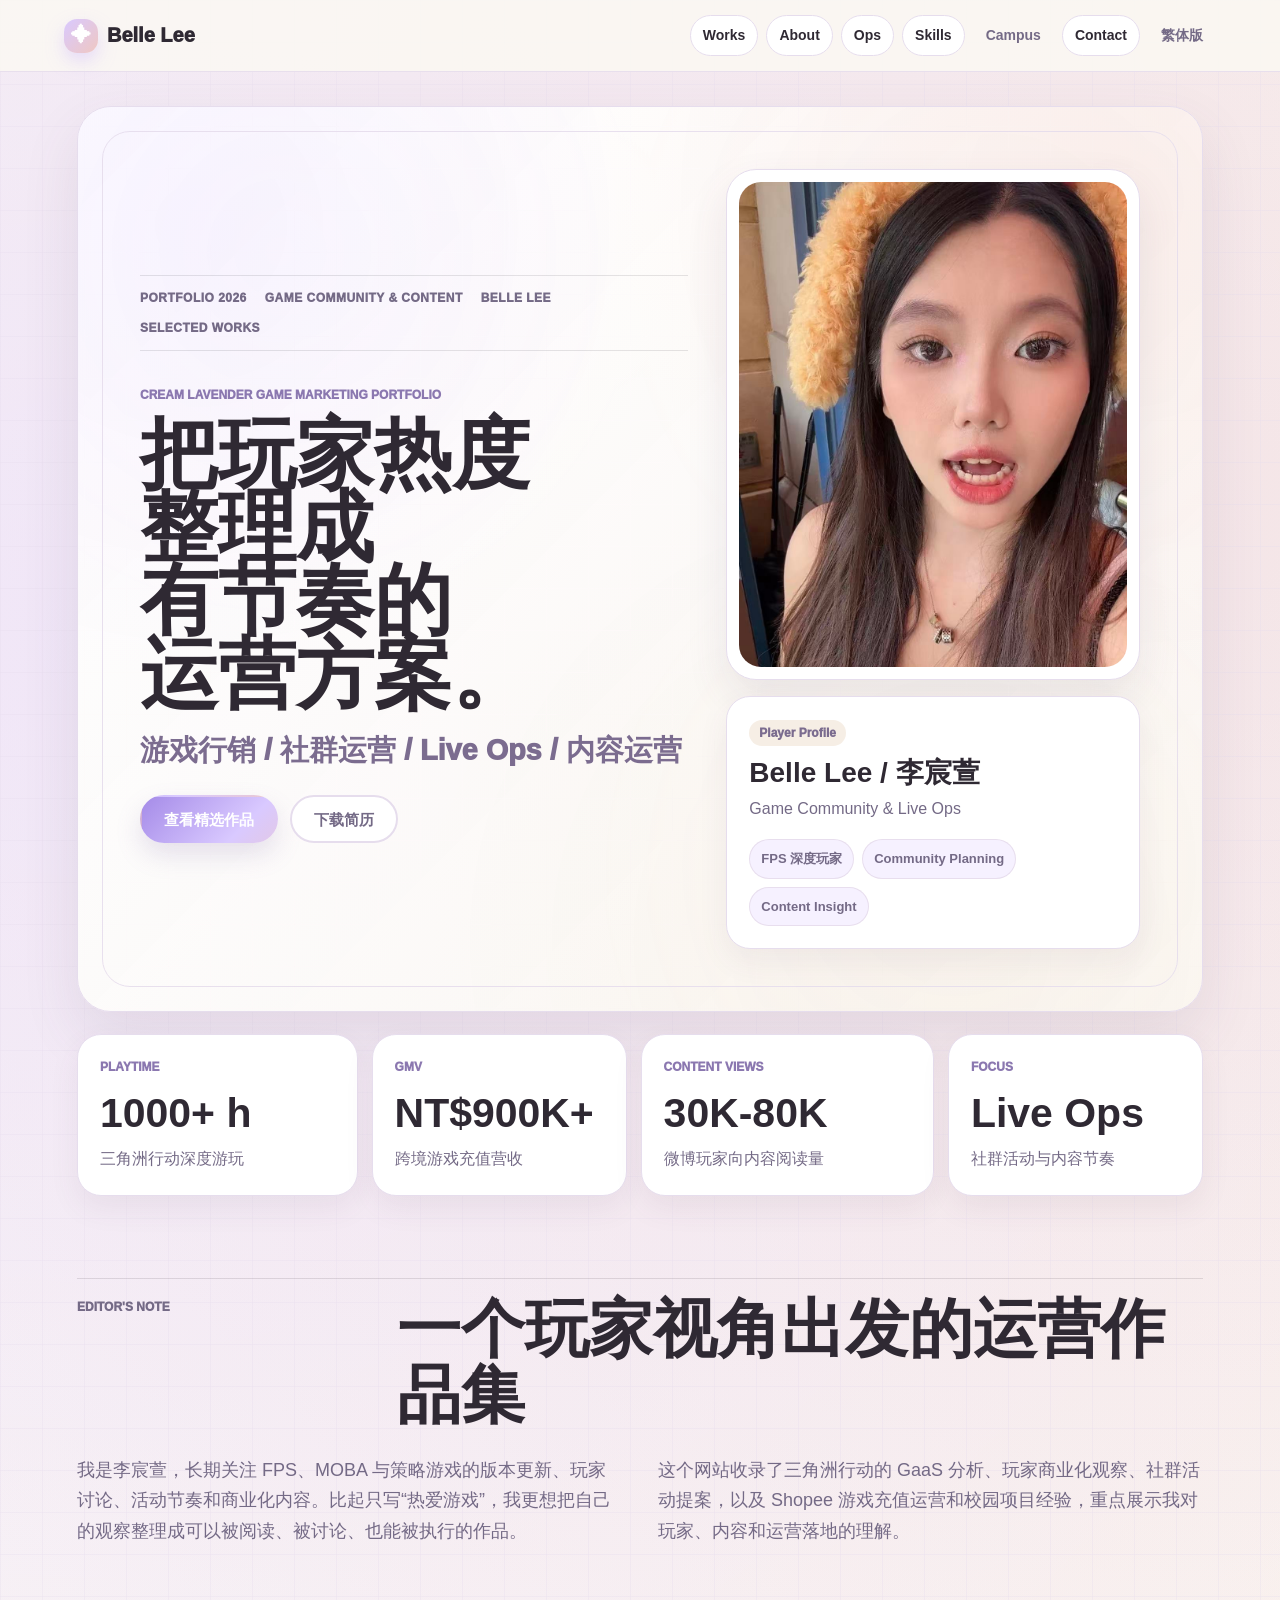
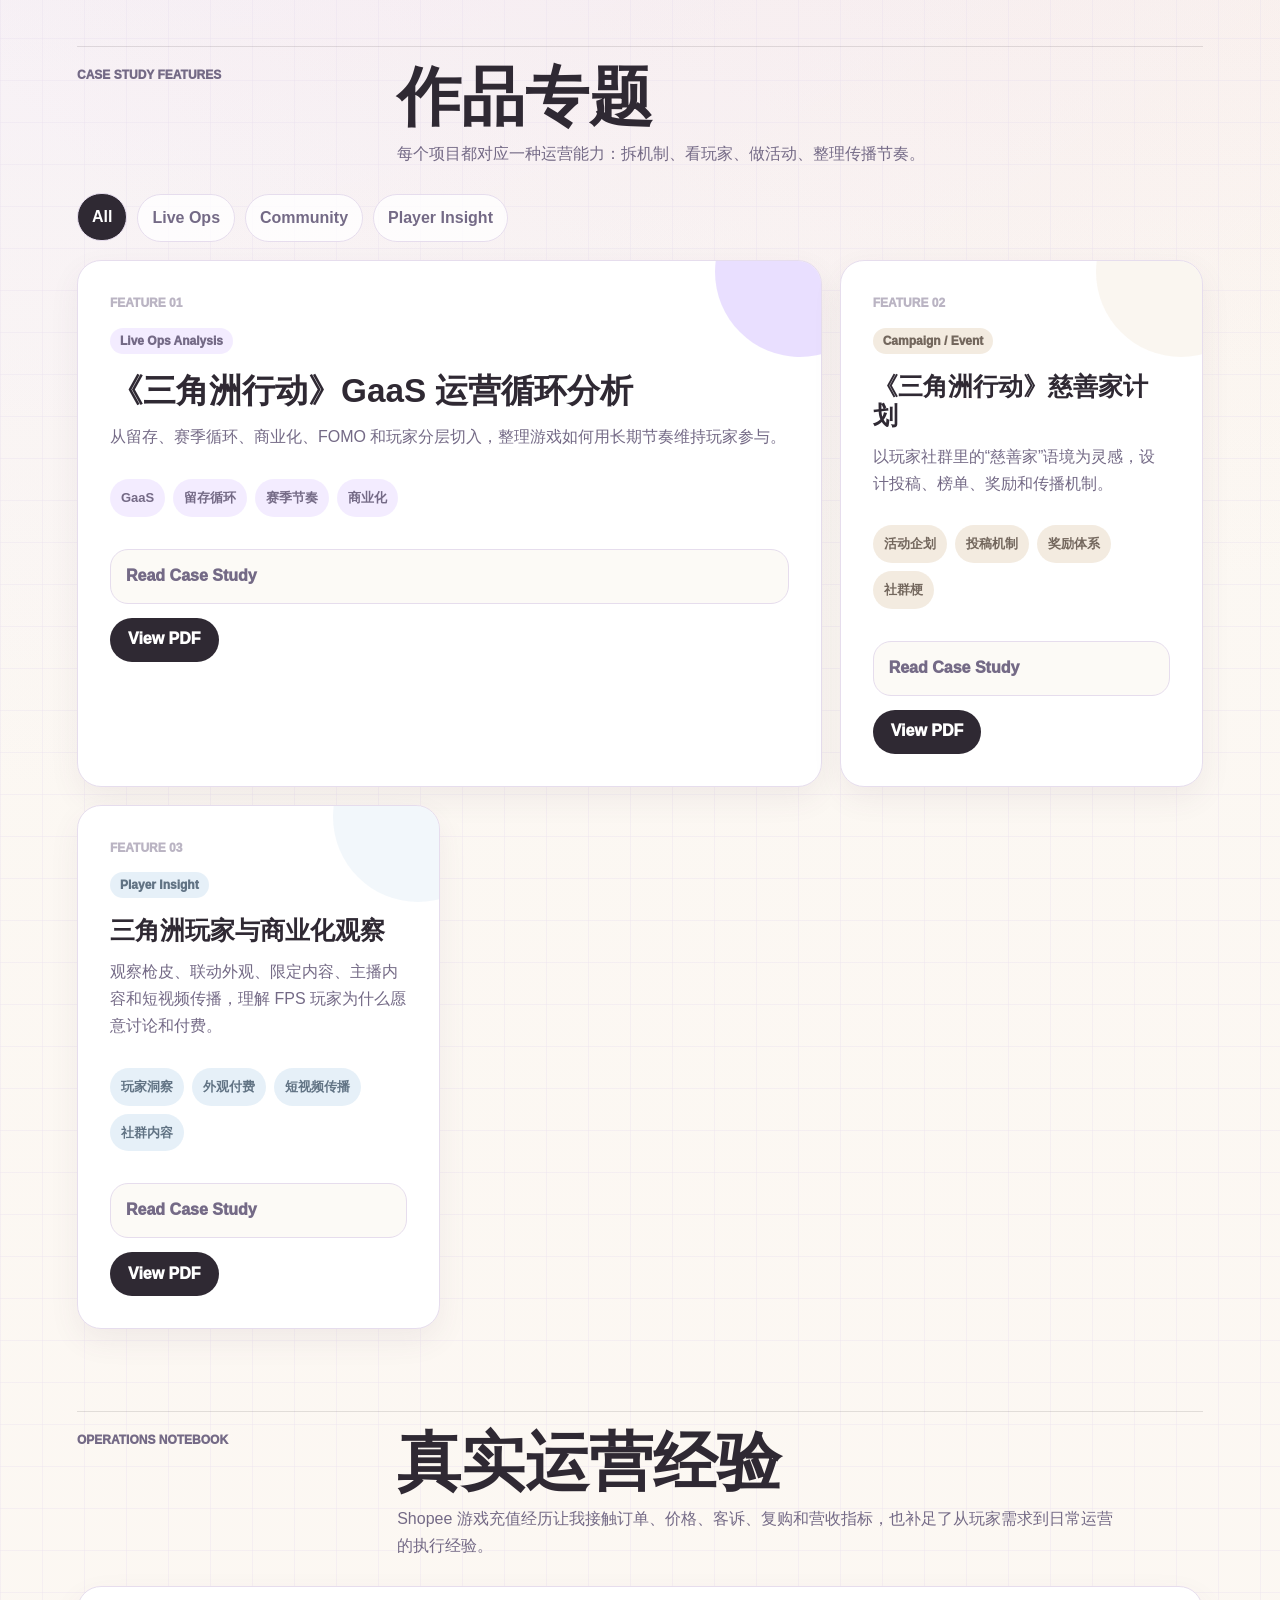
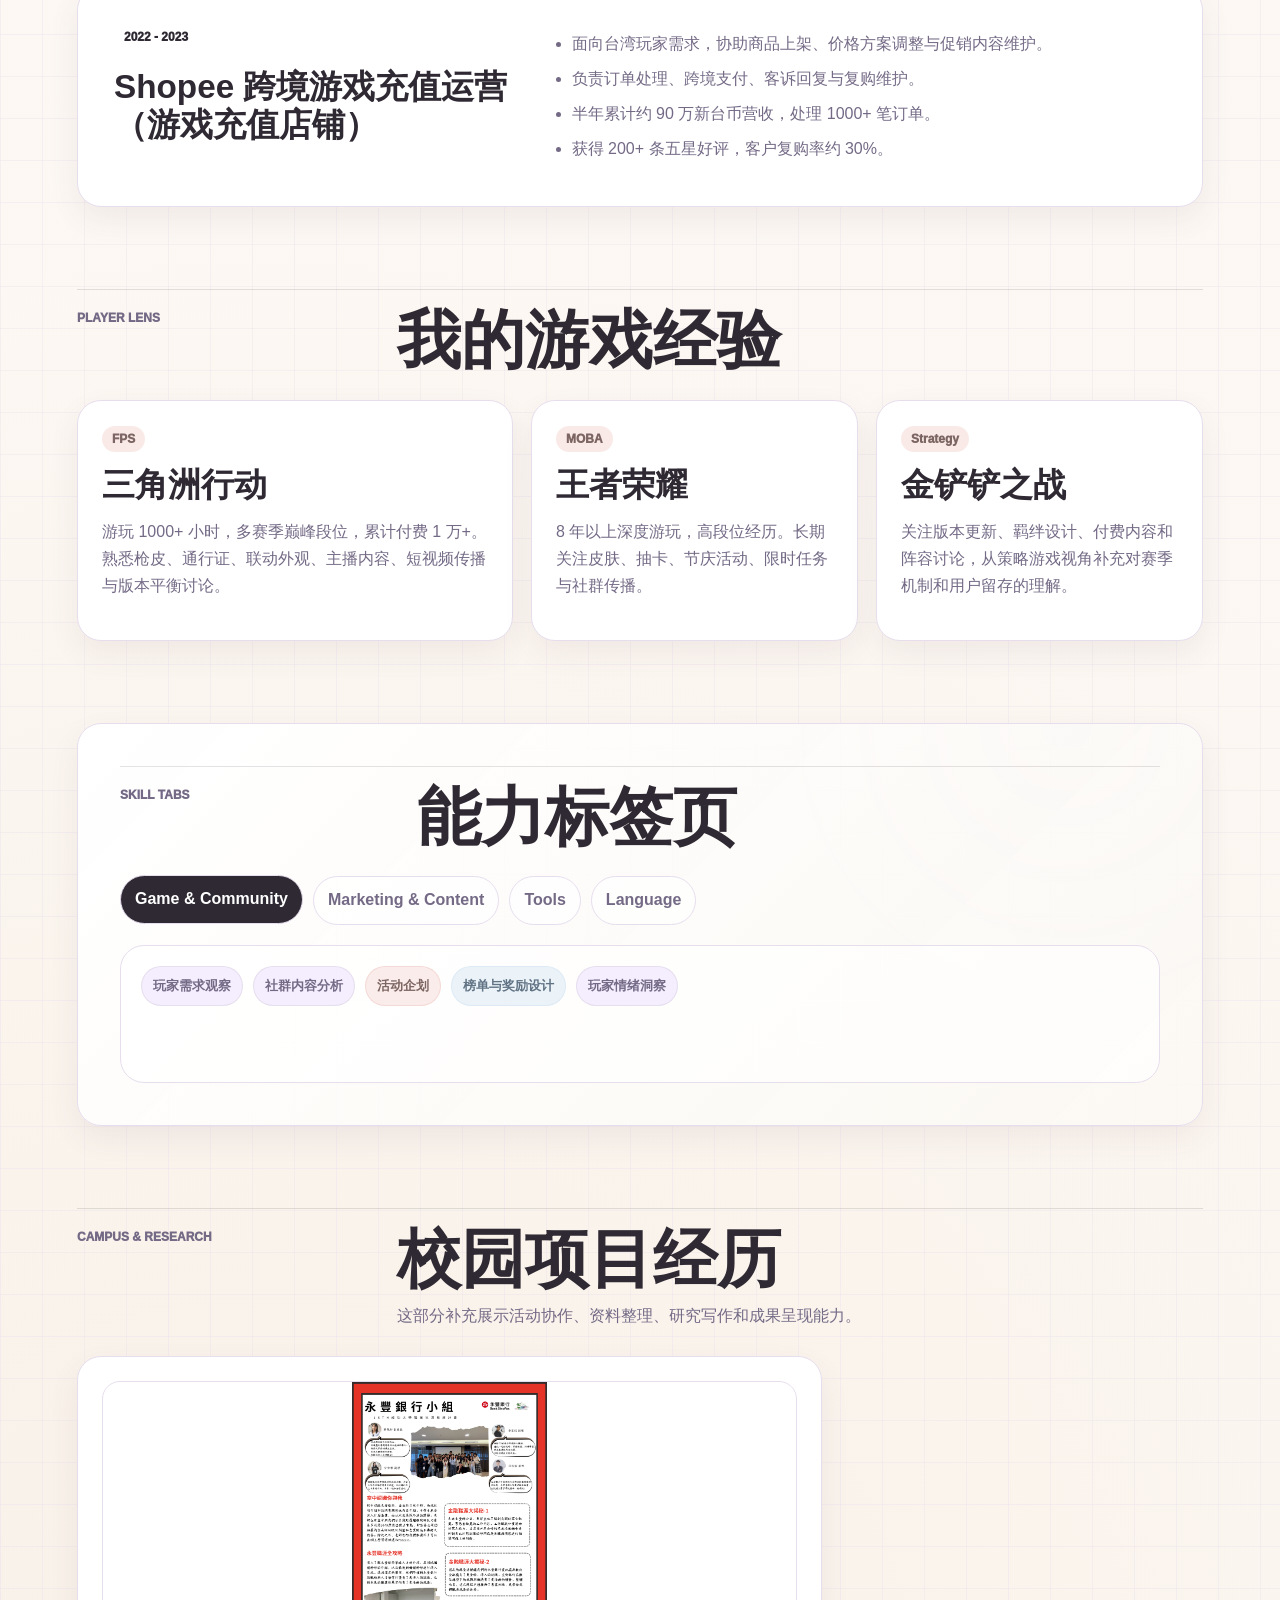
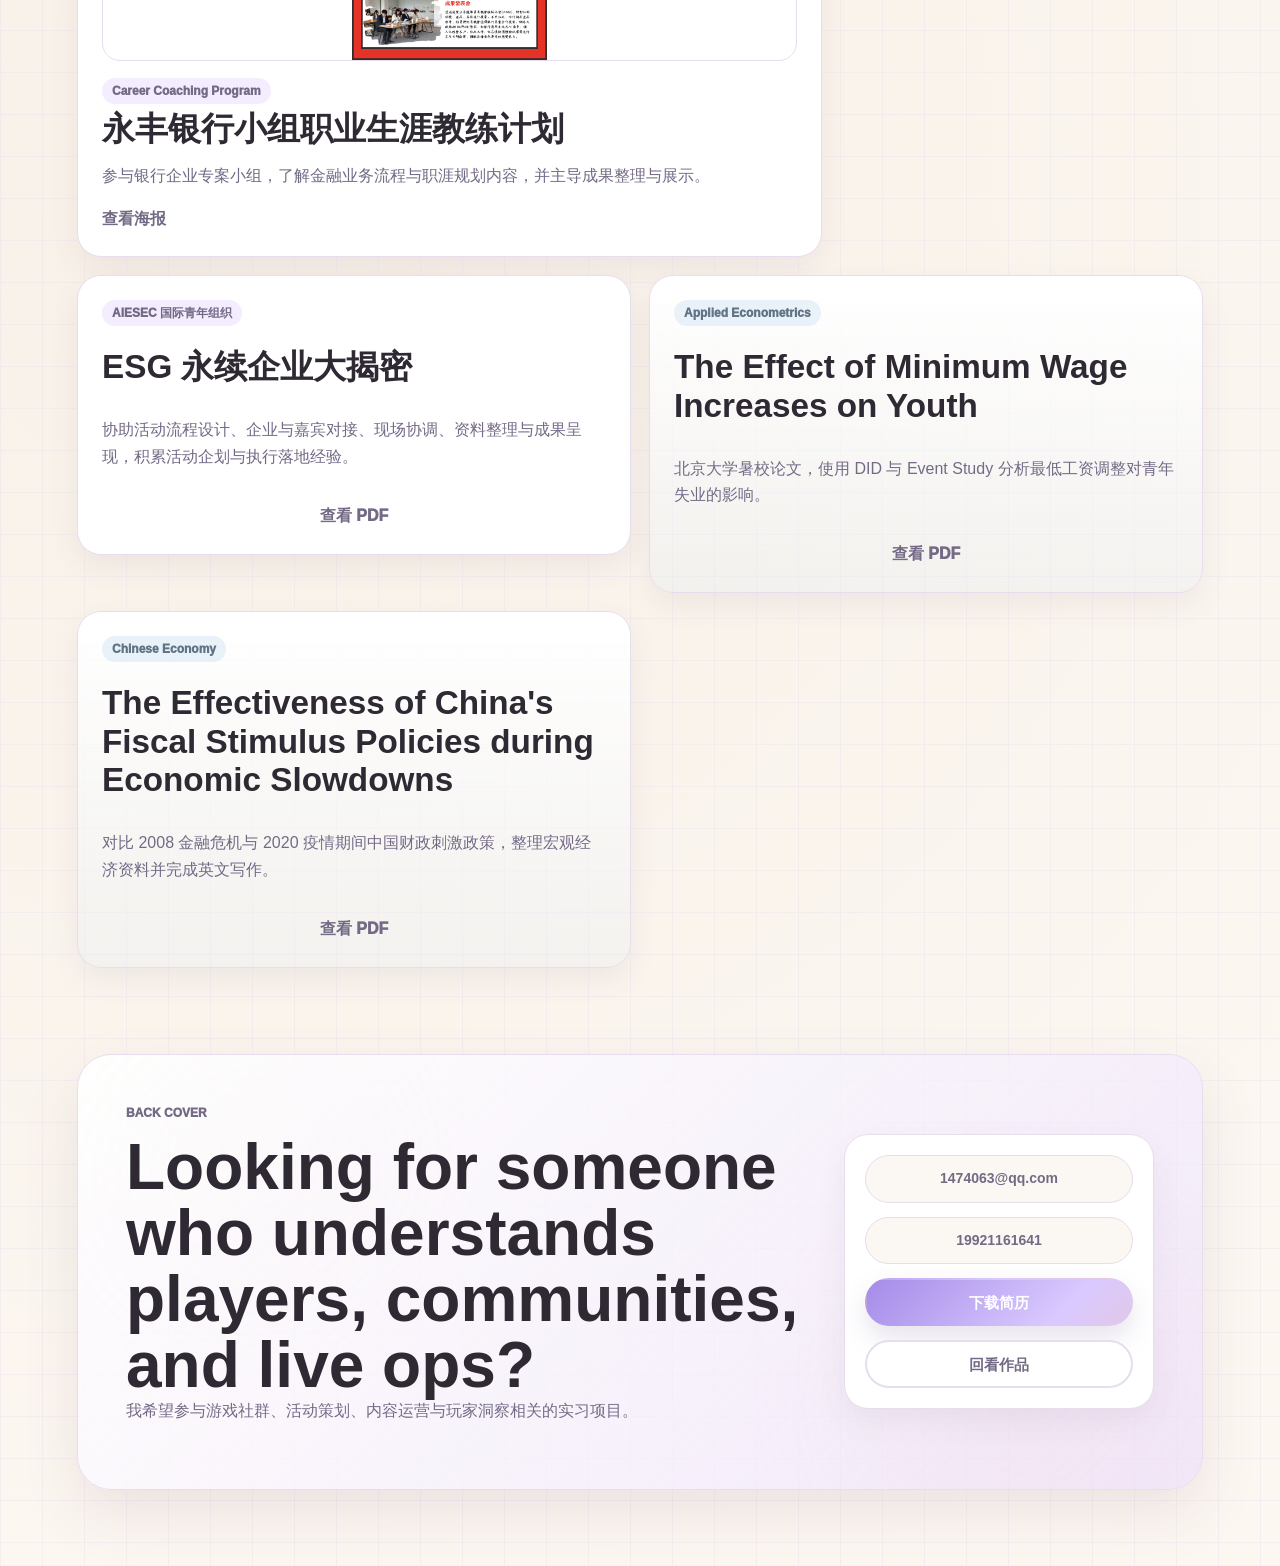
==== commit 5c46a285: "Add files via upload" ====
--- a/index.html
+++ b/index.html
@@ -3,144 +3,206 @@
   <head>
     <meta charset="UTF-8" />
     <meta name="viewport" content="width=device-width, initial-scale=1.0" />
-    <title>Belle Lee | Game Ops Portfolio</title>
+    <title>Belle Lee | Game Community & Live Ops Portfolio</title>
     <meta
       name="description"
-      content="Belle Lee 的游戏社群运营与活动运营作品集，包含三角洲行动 GaaS 分析、社群活动提案与玩家商业化观察。"
+      content="Belle Lee 李宸萱的游戏行销、游戏社群运营、Live Ops 与内容运营作品集。"
     />
     <link rel="stylesheet" href="./styles.css" />
   </head>
   <body>
     <header class="site-header">
-      <a class="brand" href="#top">Belle Lee</a>
+      <a class="brand" href="#top" aria-label="回到首页"><span>✦</span> Belle Lee</a>
       <nav class="nav" aria-label="主导航">
         <a href="#works">Works</a>
+        <a href="#about">About</a>
         <a href="#ops">Ops</a>
-        <a href="#games">Games</a>
+        <a href="#skills">Skills</a>
+        <a href="#campus">Campus</a>
         <a href="#contact">Contact</a>
-        <a href="./zh-tw.html">繁體版</a>
+        <a href="./zh-tw.html">繁体版</a>
       </nav>
     </header>
 
     <main id="top">
-      <section class="hero">
-        <div class="hero-copy">
-          <p class="kicker">Game Community & Live Ops</p>
-          <h1>Hey, I am Belle.</h1>
-          <p class="hero-subtitle">把玩家情绪、社群梗和活动节奏，整理成可以落地的运营方案。</p>
-          <p class="hero-text">
-            我长期关注《三角洲行动》《王者荣耀》的版本更新、玩家社群、活动设计与商业化内容。具备跨境游戏充值运营、社群活动提案、玩家内容观察与基础数据分析经验，想往游戏社群运营 / 活动运营方向发展。
+      <section class="hero editorial-hero reveal">
+        <div class="cover-copy">
+          <div class="issue-line">
+            <span>Portfolio 2026</span>
+            <span>Game Community & Content</span>
+            <span>Belle Lee</span>
+            <span>Selected Works</span>
+          </div>
+          <p class="kicker">Cream Lavender Game Marketing Portfolio</p>
+          <h1>
+            <span>把玩家热度</span>
+            <span>整理成</span>
+            <span>有节奏的</span>
+            <span>运营方案。</span>
+          </h1>
+          <p class="hero-subtitle">游戏行销 / 社群运营 / Live Ops / 内容运营</p>
+          <div class="hero-actions">
+            <a class="button primary" href="#works">查看精选作品</a>
+            <a class="button secondary" href="./assets/resume.pdf" target="_blank" rel="noreferrer">下载简历</a>
+          </div>
+        </div>
+
+        <aside class="cover-feature" aria-label="Belle 的玩家资料卡">
+          <div class="cover-photo">
+            <img src="./assets/hero-photo.jpg" alt="Belle Lee 生活照" />
+          </div>
+          <div class="profile-card">
+            <span class="level-badge">Player Profile</span>
+            <h2>Belle Lee / 李宸萱</h2>
+            <p>Game Community & Live Ops</p>
+            <div class="mini-tags">
+              <span>FPS 深度玩家</span>
+              <span>Community Planning</span>
+              <span>Content Insight</span>
+            </div>
+          </div>
+        </aside>
+      </section>
+
+      <section class="achievement-strip reveal" aria-label="核心成就">
+        <article>
+          <span>Playtime</span>
+          <strong>1000+ h</strong>
+          <p>三角洲行动深度游玩</p>
+        </article>
+        <article>
+          <span>GMV</span>
+          <strong>NT$900K+</strong>
+          <p>跨境游戏充值营收</p>
+        </article>
+        <article>
+          <span>Content Views</span>
+          <strong>30K-80K</strong>
+          <p>微博玩家向内容阅读量</p>
+        </article>
+        <article>
+          <span>Focus</span>
+          <strong>Live Ops</strong>
+          <p>社群活动与内容节奏</p>
+        </article>
+      </section>
+
+      <section id="about" class="section about-section reveal">
+        <div class="section-title magazine-title">
+          <p class="kicker">Editor's Note</p>
+          <h2>一个玩家视角出发的运营作品集</h2>
+        </div>
+        <div class="about-columns">
+          <p>
+            我是李宸萱，长期关注 FPS、MOBA 与策略游戏的版本更新、玩家讨论、活动节奏和商业化内容。比起只写“热爱游戏”，我更想把自己的观察整理成可以被阅读、被讨论、也能被执行的作品。
           </p>
-          <div class="hero-actions">
-            <a class="button primary" href="#works">看作品集</a>
-            <a class="button secondary" href="./assets/resume.pdf" target="_blank" rel="noreferrer">下载简历</a>
-          </div>
-        </div>
-
-        <aside class="photo-card">
-          <img src="./assets/hero-photo.jpg" alt="Belle Lee 生活照" />
-          <div class="photo-caption">
-            <strong>李宸萱 / Belle</strong>
-            <span>游戏社群运营 · 活动运营</span>
-          </div>
-        </aside>
-      </section>
-
-      <section class="quick-stats" aria-label="核心亮点">
-        <article>
-          <span>01</span>
-          <strong>1000+ h</strong>
-          <p>《三角洲行动》游玩时长，多赛季巅峰段位。</p>
-        </article>
-        <article>
-          <span>02</span>
-          <strong>90 万+</strong>
-          <p>新台币跨境游戏充值营收，完整参与日常运营流程。</p>
-        </article>
-        <article>
-          <span>03</span>
-          <strong>3万-8万</strong>
-          <p>微博玩家向内容阅读量，熟悉社群语境与热门话题。</p>
-        </article>
-      </section>
-
-      <section id="works" class="section">
-        <div class="section-title">
-          <p class="kicker">Selected Works</p>
-          <h2>把游戏理解做成作品</h2>
-          <p>比起只说“我很爱玩”，我更想展示自己怎么拆解玩家、活动、内容和商业化。</p>
-        </div>
-
-        <div class="works">
-          <article class="work-card large-card">
-            <div class="work-meta">
-              <span>GaaS 分析</span>
-              <span>三角洲行动</span>
-            </div>
+          <p>
+            这个网站收录了三角洲行动的 GaaS 分析、玩家商业化观察、社群活动提案，以及 Shopee 游戏充值运营和校园项目经验，重点展示我对玩家、内容和运营落地的理解。
+          </p>
+        </div>
+      </section>
+
+      <section id="works" class="section works-section reveal">
+        <div class="section-title magazine-title">
+          <p class="kicker">Case Study Features</p>
+          <h2>作品专题</h2>
+          <p>每个项目都对应一种运营能力：拆机制、看玩家、做活动、整理传播节奏。</p>
+        </div>
+
+        <div class="filter-bar" aria-label="作品筛选">
+          <button class="filter-button is-active" type="button" data-filter="all">All</button>
+          <button class="filter-button" type="button" data-filter="liveops">Live Ops</button>
+          <button class="filter-button" type="button" data-filter="community">Community</button>
+          <button class="filter-button" type="button" data-filter="insight">Player Insight</button>
+        </div>
+
+        <div class="case-grid">
+          <article class="case-feature case-card liveops" data-category="liveops">
+            <div class="case-index">Feature 01</div>
+            <div class="case-badge">Live Ops Analysis</div>
             <h3>《三角洲行动》GaaS 运营循环分析</h3>
             <p>
-              拆解留存运营、情绪刺激、赛季循环、商业化循环、保底与限时点券、稀缺性 / FOMO、玩家分层等 7 类机制，理解游戏如何推动玩家持续上线、投入、分享与回流。
+              从留存、赛季循环、商业化、FOMO 和玩家分层切入，整理游戏如何用长期节奏维持玩家参与。
             </p>
-            <ul>
-              <li>观察 Battle Pass、赛季任务、新内容、限定外观与联动活动。</li>
-              <li>按跑刀、猛攻、收藏、轻度、核心玩家归纳不同留存理由。</li>
-              <li>整理活动节奏、奖励设计与玩家生态循环观察。</li>
-            </ul>
-            <a class="text-link" href="./assets/delta-gaas.pdf" target="_blank" rel="noreferrer">打开 PDF</a>
-          </article>
-
-          <article class="work-card accent-pink">
-            <div class="work-meta">
-              <span>社群活动</span>
-              <span>提案</span>
-            </div>
+            <div class="case-tags">
+              <span>GaaS</span>
+              <span>留存循环</span>
+              <span>赛季节奏</span>
+              <span>商业化</span>
+            </div>
+            <details class="case-details">
+              <summary>Read Case Study</summary>
+              <p>重点呈现 7 类运营循环，并把机制拆成“刺激点、回流理由、付费触发、玩家分层”几个可复用观察维度。</p>
+            </details>
+            <a class="case-link" href="./assets/delta-gaas.pdf" target="_blank" rel="noreferrer">View PDF</a>
+          </article>
+
+          <article class="case-card event" data-category="community">
+            <div class="case-index">Feature 02</div>
+            <div class="case-badge">Campaign / Event</div>
             <h3>《三角洲行动》慈善家计划</h3>
             <p>
-              基于玩家社群中的“慈善家”文化，设计一个玩家投稿型社群活动，将善意、整活与翻车经历转化为短视频与社群传播内容。
+              以玩家社群里的“慈善家”语境为灵感，设计投稿、榜单、奖励和传播机制。
             </p>
-            <a class="text-link" href="./assets/delta-charity-plan.pdf" target="_blank" rel="noreferrer">打开 PDF</a>
-          </article>
-
-          <article class="work-card accent-blue">
-            <div class="work-meta">
-              <span>商业化</span>
-              <span>玩家观察</span>
-            </div>
+            <div class="case-tags">
+              <span>活动企划</span>
+              <span>投稿机制</span>
+              <span>奖励体系</span>
+              <span>社群梗</span>
+            </div>
+            <details class="case-details">
+              <summary>Read Case Study</summary>
+              <p>这个提案更重视参与感和二创空间，让玩家的调侃与情绪变成可参与、可传播的活动内容。</p>
+            </details>
+            <a class="case-link" href="./assets/delta-charity-plan.pdf" target="_blank" rel="noreferrer">View PDF</a>
+          </article>
+
+          <article class="case-card insight" data-category="insight">
+            <div class="case-index">Feature 03</div>
+            <div class="case-badge">Player Insight</div>
             <h3>三角洲玩家与商业化观察</h3>
             <p>
-              观察 FPS 玩家对枪皮、联动外观、限定收藏、抽取成本、保底机制与活动节奏的反应，并比较短视频、直播与社群讨论的内容偏好。
+              观察枪皮、联动外观、限定内容、主播内容和短视频传播，理解 FPS 玩家为什么愿意讨论和付费。
             </p>
-            <a class="text-link" href="./assets/delta-commercialization.pdf" target="_blank" rel="noreferrer">打开 PDF</a>
-          </article>
-        </div>
-      </section>
-
-      <section id="ops" class="section split-section">
-        <div>
-          <p class="kicker">Operations Experience</p>
-          <h2>从玩家需求到运营落地</h2>
-          <p class="section-copy">
-            Shopee 跨境游戏充值经验让我接触到真实用户需求、价格策略、客服回复、订单履约与复购维护。这段经验是我理解“玩家为什么付费”的起点。
-          </p>
-        </div>
-        <div class="timeline">
-          <article>
-            <span>2022 - 2023</span>
-            <h3>Shopee 跨境电商运营（游戏方向）</h3>
-            <p>面向台湾玩家搭建《王者荣耀》跨境充值服务，基于无法直接充值的痛点设计价格方案、促销机制与履约流程。</p>
-            <ul>
-              <li>负责订单处理、跨境支付、客诉回复与复购维护。</li>
-              <li>半年累计约 90 万新台币营收，处理 1000+ 笔订单。</li>
-              <li>获得 200+ 条五星好评，客户复购率约 30%。</li>
-            </ul>
-          </article>
-        </div>
-      </section>
-
-      <section id="games" class="section">
-        <div class="section-title">
-          <p class="kicker">Game Experience</p>
-          <h2>我的玩家视角</h2>
+            <div class="case-tags">
+              <span>玩家洞察</span>
+              <span>外观付费</span>
+              <span>短视频传播</span>
+              <span>社群内容</span>
+            </div>
+            <details class="case-details">
+              <summary>Read Case Study</summary>
+              <p>聚焦玩家消费心理与内容扩散路径，适合补充商业化活动、联动传播和社群话题策划的判断。</p>
+            </details>
+            <a class="case-link" href="./assets/delta-commercialization.pdf" target="_blank" rel="noreferrer">View PDF</a>
+          </article>
+        </div>
+      </section>
+
+      <section id="ops" class="section ops-section reveal">
+        <div class="section-title magazine-title">
+          <p class="kicker">Operations Notebook</p>
+          <h2>真实运营经验</h2>
+          <p>Shopee 游戏充值经历让我接触订单、价格、客诉、复购和营收指标，也补足了从玩家需求到日常运营的执行经验。</p>
+        </div>
+        <article class="ops-feature">
+          <div>
+            <span class="case-badge">2022 - 2023</span>
+            <h3>Shopee 跨境游戏充值运营（游戏充值店铺）</h3>
+          </div>
+          <ul>
+            <li>面向台湾玩家需求，协助商品上架、价格方案调整与促销内容维护。</li>
+            <li>负责订单处理、跨境支付、客诉回复与复购维护。</li>
+            <li>半年累计约 90 万新台币营收，处理 1000+ 笔订单。</li>
+            <li>获得 200+ 条五星好评，客户复购率约 30%。</li>
+          </ul>
+        </article>
+      </section>
+
+      <section id="games" class="section games-section reveal">
+        <div class="section-title magazine-title">
+          <p class="kicker">Player Lens</p>
+          <h2>我的游戏经验</h2>
         </div>
         <div class="game-grid">
           <article>
@@ -151,113 +213,117 @@
           <article>
             <span>MOBA</span>
             <h3>王者荣耀</h3>
-            <p>8 年以上玩家经验，长期关注版本更新、皮肤活动、抽卡、联动与社群讨论，理解高价值外观和身份感对付费意愿的影响。</p>
+            <p>8 年以上深度游玩，高段位经历。长期关注皮肤、抽卡、节庆活动、限时任务与社群传播。</p>
           </article>
           <article>
             <span>Strategy</span>
             <h3>金铲铲之战</h3>
-            <p>熟悉通行证、抽卡、版本阵容变化与玩家行为演变，可从玩家角度观察平衡调整与内容更新对黏性的影响。</p>
-          </article>
-        </div>
-      </section>
-
-      <section class="section skill-section">
-        <div>
-          <p class="kicker">Skills & Training</p>
-          <h2>工具与训练</h2>
-        </div>
-        <div class="skill-cloud">
-          <span>Excel</span>
-          <span>PowerPoint</span>
-          <span>Word</span>
-          <span>Python 基础</span>
-          <span>Stata 基础</span>
-          <span>SQL 学习中</span>
-          <span>ChatGPT</span>
-          <span>Midjourney</span>
-          <span>Canva</span>
-          <span>剪映</span>
-          <span>活动企划</span>
-          <span>玩家需求观察</span>
-          <span>社群内容分析</span>
-          <span>榜单与奖励设计</span>
-        </div>
-        <div class="education-strip">
-          <article>
-            <h3>国立成功大学</h3>
-            <p>中国文学系 本科 · 2022.09 - 2027.06 预计毕业</p>
-          </article>
-          <article>
-            <h3>北京大学暑期学校</h3>
-            <p>应用计量经济学、中国经济与发展导论；完成英文研究报告。</p>
-          </article>
-          <article>
-            <h3>腾讯营销管培生培训营 & 腾讯游戏开局一课</h3>
-            <p>接触游戏营销、玩家增长、内容运营、社群互动、活动设计与玩家体验。</p>
-          </article>
-        </div>
-      </section>
-
-      <section class="section extra-projects">
-        <div class="section-title">
-          <p class="kicker">Campus Projects</p>
+            <p>关注版本更新、羁绊设计、付费内容和阵容讨论，从策略游戏视角补充对赛季机制和用户留存的理解。</p>
+          </article>
+        </div>
+      </section>
+
+      <section id="skills" class="section skill-section reveal">
+        <div class="section-title magazine-title">
+          <p class="kicker">Skill Tabs</p>
+          <h2>能力标签页</h2>
+        </div>
+        <div class="skill-tabs" role="tablist" aria-label="技能分类">
+          <button class="skill-tab is-active" type="button" data-skill-tab="game">Game & Community</button>
+          <button class="skill-tab" type="button" data-skill-tab="marketing">Marketing & Content</button>
+          <button class="skill-tab" type="button" data-skill-tab="tools">Tools</button>
+          <button class="skill-tab" type="button" data-skill-tab="language">Language</button>
+        </div>
+        <div class="skill-panels">
+          <div class="skill-panel is-active" data-skill-panel="game">
+            <span>玩家需求观察</span>
+            <span>社群内容分析</span>
+            <span>活动企划</span>
+            <span>榜单与奖励设计</span>
+            <span>玩家情绪洞察</span>
+          </div>
+          <div class="skill-panel" data-skill-panel="marketing">
+            <span>商业化观察</span>
+            <span>内容选题</span>
+            <span>短视频传播</span>
+            <span>成果展示</span>
+            <span>用户沟通</span>
+          </div>
+          <div class="skill-panel" data-skill-panel="tools">
+            <span>Excel</span>
+            <span>PowerPoint</span>
+            <span>Word</span>
+            <span>Python 基础</span>
+            <span>Stata 基础</span>
+            <span>SQL 学习中</span>
+            <span>ChatGPT</span>
+            <span>Midjourney</span>
+            <span>Canva</span>
+            <span>剪映</span>
+          </div>
+          <div class="skill-panel" data-skill-panel="language">
+            <span>中文</span>
+            <span>English TOEIC 650</span>
+          </div>
+        </div>
+      </section>
+
+      <section id="campus" class="section campus-section reveal">
+        <div class="section-title magazine-title">
+          <p class="kicker">Campus & Research</p>
           <h2>校园项目经历</h2>
-          <p>这些经历补充展示我的活动协作、商业理解、资料整理和成果呈现能力，也能说明我不只会观察内容，还能把项目推进到展示阶段。</p>
-        </div>
-        <div class="extra-grid">
-          <article class="extra-card poster-card">
+          <p>这部分补充展示活动协作、资料整理、研究写作和成果呈现能力。</p>
+        </div>
+        <div class="campus-grid">
+          <article class="campus-card image-card">
             <img src="./assets/sinopac-poster.png" alt="永丰银行小组成果海报" />
             <div>
               <span>Career Coaching Program</span>
-              <h3>永丰银行企业专案小组</h3>
-              <p>
-                参与银行企业专案小组，了解金融业务流程与职涯规划内容，并主导成果整理与展示。通过课程、办公室参访与成果发表，梳理银行业务、客户风险评估与团队提案内容。
-              </p>
+              <h3>永丰银行小组职业生涯教练计划</h3>
+              <p>参与银行企业专案小组，了解金融业务流程与职涯规划内容，并主导成果整理与展示。</p>
               <a class="text-link" href="./assets/sinopac-poster.png" target="_blank" rel="noreferrer">查看海报</a>
             </div>
           </article>
 
-          <article class="extra-card">
-            <div>
-              <span>AIESEC 国际青年组织</span>
-              <h3>ESG 永续企业大揭秘</h3>
-              <p>
-                参与 AIESEC ESG 主题项目，协助校园活动企划与现场执行，围绕企业永续、社会责任与品牌沟通议题进行资料整理与内容呈现。该经历体现活动协作、议题研究、内容整理与公开展示能力。
-              </p>
-              <a class="text-link" href="./assets/esg-project.pdf" target="_blank" rel="noreferrer">打开 PDF</a>
-            </div>
-          </article>
-          <article class="extra-card research-card">
+          <article class="campus-card">
+            <span>AIESEC 国际青年组织</span>
+            <h3>ESG 永续企业大揭密</h3>
+            <p>协助活动流程设计、企业与嘉宾对接、现场协调、资料整理与成果呈现，积累活动企划与执行落地经验。</p>
+            <a class="text-link" href="./assets/esg-project.pdf" target="_blank" rel="noreferrer">查看 PDF</a>
+          </article>
+
+          <article class="campus-card research-card">
             <span>Applied Econometrics</span>
-            <h3>最低工资政策与青年失业研究</h3>
-            <p>
-              使用 DID 与 Event Study，基于 2010-2020 年省级面板数据，分析北京最低工资政策对青年就业的影响，并完成英文研究报告。
-            </p>
-            <a class="text-link" href="./assets/pku-minimum-wage-youth.pdf" target="_blank" rel="noreferrer">打开 PDF</a>
-          </article>
-          <article class="extra-card research-card">
+            <h3>The Effect of Minimum Wage Increases on Youth</h3>
+            <p>北京大学暑校论文，使用 DID 与 Event Study 分析最低工资调整对青年失业的影响。</p>
+            <a class="text-link" href="./assets/pku-minimum-wage-youth.pdf" target="_blank" rel="noreferrer">查看 PDF</a>
+          </article>
+
+          <article class="campus-card research-card">
             <span>Chinese Economy</span>
-            <h3>中国财政刺激政策比较研究</h3>
-            <p>
-              对比 2008 年金融危机与 2020 年疫情期间的财政刺激政策，围绕 GDP、失业率、投资与消费等宏观指标进行趋势分析。
-            </p>
-            <a class="text-link" href="./assets/pku-fiscal-stimulus.pdf" target="_blank" rel="noreferrer">打开 PDF</a>
-          </article>
-        </div>
-      </section>
-
-      <section id="contact" class="contact">
+            <h3>The Effectiveness of China's Fiscal Stimulus Policies during Economic Slowdowns</h3>
+            <p>对比 2008 金融危机与 2020 疫情期间中国财政刺激政策，整理宏观经济资料并完成英文写作。</p>
+            <a class="text-link" href="./assets/pku-fiscal-stimulus.pdf" target="_blank" rel="noreferrer">查看 PDF</a>
+          </article>
+        </div>
+      </section>
+
+      <section id="contact" class="contact reveal">
         <div>
-          <p class="kicker">Contact</p>
-          <h2>如果你也在找懂玩家、懂社群、愿意把想法做出来的人。</h2>
-          <p>欢迎和我聊聊游戏社群、活动设计、玩家内容，或任何好玩的运营题目。</p>
+          <p class="kicker">Back Cover</p>
+          <h2>Looking for someone who understands players, communities, and live ops?</h2>
+          <p>我希望参与游戏社群、活动策划、内容运营与玩家洞察相关的实习项目。</p>
         </div>
         <div class="contact-card">
           <a href="mailto:1474063@qq.com">1474063@qq.com</a>
           <a href="tel:19921161641">19921161641</a>
           <a class="button primary" href="./assets/resume.pdf" target="_blank" rel="noreferrer">下载简历</a>
+          <a class="button secondary" href="#works">回看作品</a>
         </div>
       </section>
     </main>
+
+    <button class="back-to-top" type="button" aria-label="回到顶部">↑</button>
+    <script src="./script.js"></script>
   </body>
 </html>
--- a/styles.css
+++ b/styles.css
@@ -1,21 +1,72 @@
 :root {
-  --ink: #2f2933;
-  --muted: #6f6470;
-  --paper: #fff8fb;
-  --surface: #ffffff;
-  --pink: #ff7dab;
-  --pink-deep: #d9447e;
-  --peach: #ffd7b5;
-  --mint: #bff3df;
-  --blue: #b9dcff;
-  --lavender: #ddd2ff;
-  --yellow: #ffe88d;
-  --line: #eadde4;
-  --shadow: 0 22px 60px rgba(92, 58, 78, 0.14);
-  color: var(--ink);
+  --bg: #fbf8f3;
+  --bg-warm: #fdf7f2;
+  --lavender: #bfa2ff;
+  --soft-purple: #e9ddff;
+  --purple: #2f2933;
+  --muted: #746a86;
+  --peach: #efc7c2;
+  --sky: #d8e8f4;
+  --yellow: #efe4d4;
+  --card: #ffffff;
+  --border: #e6dded;
+  --shadow: 0 24px 58px rgba(88, 72, 96, 0.11);
+  --soft-shadow: 0 12px 30px rgba(88, 72, 96, 0.075);
+  color: var(--purple);
   font-family:
-    "Noto Sans TC", "Noto Sans SC", "Microsoft JhengHei", "Microsoft YaHei",
-    "PingFang TC", Arial, sans-serif;
+    "Noto Sans SC", "Noto Sans TC", "Microsoft YaHei", "Microsoft JhengHei",
+    "PingFang SC", "PingFang TC", Arial, sans-serif;
+}
+
+@keyframes pageIn {
+  from {
+    opacity: 0;
+    transform: translateY(10px);
+  }
+  to {
+    opacity: 1;
+    transform: translateY(0);
+  }
+}
+
+@keyframes fadeUp {
+  from {
+    opacity: 0;
+    transform: translateY(26px);
+  }
+  to {
+    opacity: 1;
+    transform: translateY(0);
+  }
+}
+
+@keyframes floatCard {
+  0%,
+  100% {
+    transform: translateY(0) rotate(0deg);
+  }
+  50% {
+    transform: translateY(-5px) rotate(0.18deg);
+  }
+}
+
+@keyframes glowDrift {
+  0%,
+  100% {
+    transform: translate3d(-4%, -2%, 0) scale(1);
+  }
+  50% {
+    transform: translate3d(5%, 4%, 0) scale(1.08);
+  }
+}
+
+@keyframes gradientFlow {
+  0% {
+    background-position: 0% 50%;
+  }
+  100% {
+    background-position: 100% 50%;
+  }
 }
 
 * {
@@ -27,14 +78,29 @@
 }
 
 body {
+  animation: pageIn 520ms ease-out both;
   margin: 0;
   background:
-    linear-gradient(90deg, rgba(255, 125, 171, 0.05) 1px, transparent 1px),
-    linear-gradient(rgba(255, 125, 171, 0.05) 1px, transparent 1px),
-    var(--paper);
-  background-size: 34px 34px;
-  color: var(--ink);
+    radial-gradient(circle at 8% 10%, rgba(233, 221, 255, 0.58), transparent 30%),
+    radial-gradient(circle at 92% 8%, rgba(239, 199, 194, 0.35), transparent 28%),
+    radial-gradient(circle at 20% 78%, rgba(239, 228, 212, 0.35), transparent 30%),
+    linear-gradient(180deg, var(--bg), var(--bg-warm));
+  color: var(--purple);
   line-height: 1.68;
+  min-width: 320px;
+}
+
+body::before {
+  background:
+    linear-gradient(90deg, rgba(230, 221, 237, 0.42) 1px, transparent 1px),
+    linear-gradient(rgba(230, 221, 237, 0.42) 1px, transparent 1px);
+  background-size: 42px 42px;
+  content: "";
+  inset: 0;
+  opacity: 0.75;
+  pointer-events: none;
+  position: fixed;
+  z-index: -1;
 }
 
 a {
@@ -42,29 +108,55 @@
   text-decoration: none;
 }
 
+button {
+  font: inherit;
+}
+
+h1,
+h2,
+h3,
+p {
+  margin-top: 0;
+}
+
 .site-header {
   align-items: center;
   backdrop-filter: blur(18px);
-  background: rgba(255, 248, 251, 0.88);
-  border-bottom: 1px solid rgba(234, 221, 228, 0.9);
+  background: rgba(251, 248, 243, 0.86);
+  border-bottom: 1px solid rgba(230, 221, 237, 0.92);
   display: flex;
   justify-content: space-between;
-  min-height: 70px;
+  min-height: 72px;
   padding: 0 clamp(18px, 5vw, 64px);
   position: sticky;
   top: 0;
-  z-index: 20;
+  transition: background 180ms ease, box-shadow 180ms ease;
+  z-index: 30;
 }
 
 .brand {
-  color: var(--pink-deep);
+  align-items: center;
+  display: inline-flex;
   font-size: 20px;
-  font-weight: 900;
+  font-weight: 950;
+  gap: 9px;
+  white-space: nowrap;
+}
+
+.brand span {
+  background: linear-gradient(135deg, #d9c9ff, #efc7c2);
+  border-radius: 13px;
+  box-shadow: 0 8px 18px rgba(191, 162, 255, 0.35);
+  color: #fff;
+  display: inline-grid;
+  height: 34px;
+  place-items: center;
+  width: 34px;
 }
 
 .nav {
   display: flex;
-  gap: 10px;
+  gap: 8px;
 }
 
 .nav a {
@@ -72,171 +164,280 @@
   border-radius: 999px;
   color: var(--muted);
   font-size: 14px;
-  font-weight: 800;
+  font-weight: 850;
   padding: 8px 12px;
-}
-
-.nav a:hover {
+  transition:
+    background 180ms ease,
+    box-shadow 180ms ease,
+    color 180ms ease,
+    border-color 180ms ease;
+}
+
+.site-header.is-scrolled {
+  background: rgba(255, 255, 255, 0.94);
+  box-shadow: 0 12px 34px rgba(88, 72, 96, 0.07);
+}
+
+.nav a:hover,
+.nav a.is-active {
   background: #fff;
-  border-color: var(--line);
-  color: var(--pink-deep);
+  border-color: var(--border);
+  color: var(--purple);
 }
 
 main {
   margin: 0 auto;
-  max-width: 1180px;
-  padding: 34px clamp(16px, 4vw, 42px) 64px;
+  max-width: 1210px;
+  padding: 34px clamp(16px, 4vw, 42px) 76px;
 }
 
 .hero {
-  align-items: center;
   background:
-    radial-gradient(circle at 20% 20%, rgba(255, 232, 141, 0.72), transparent 28%),
-    radial-gradient(circle at 84% 12%, rgba(191, 243, 223, 0.92), transparent 30%),
-    linear-gradient(135deg, #fff 0%, #ffeef6 58%, #fff7dc 100%);
-  border: 1px solid var(--line);
-  border-radius: 28px;
+    linear-gradient(135deg, rgba(255, 255, 255, 0.94), rgba(251, 248, 243, 0.9)),
+    radial-gradient(circle at 18% 16%, rgba(233, 221, 255, 0.5), transparent 32%),
+    radial-gradient(circle at 82% 18%, rgba(239, 199, 194, 0.34), transparent 34%),
+    radial-gradient(circle at 78% 84%, rgba(239, 228, 212, 0.42), transparent 32%);
+  border: 1px solid var(--border);
+  border-radius: 34px;
   box-shadow: var(--shadow);
   display: grid;
-  gap: 42px;
-  grid-template-columns: minmax(0, 1fr) 360px;
-  min-height: 600px;
+  gap: 38px;
+  grid-template-columns: minmax(0, 1.14fr) minmax(320px, 0.86fr);
+  min-height: 640px;
   overflow: hidden;
-  padding: clamp(28px, 6vw, 62px);
+  padding: clamp(28px, 5vw, 62px);
+  position: relative;
+}
+
+.hero::before {
+  animation: glowDrift 16s ease-in-out infinite;
+  background:
+    radial-gradient(circle at 20% 22%, rgba(233, 221, 255, 0.35), transparent 30%),
+    radial-gradient(circle at 82% 20%, rgba(239, 199, 194, 0.24), transparent 32%),
+    radial-gradient(circle at 68% 82%, rgba(239, 228, 212, 0.28), transparent 34%);
+  content: "";
+  inset: -16%;
+  pointer-events: none;
+  position: absolute;
+}
+
+.hero::after {
+  border: 1px solid rgba(230, 221, 237, 0.9);
+  border-radius: 28px;
+  content: "";
+  inset: clamp(14px, 2vw, 24px);
+  pointer-events: none;
+  position: absolute;
+}
+
+.cover-copy {
+  align-self: center;
+  display: flex;
+  flex-direction: column;
+  min-width: 0;
+  position: relative;
+  z-index: 1;
+}
+
+.issue-line,
+.cover-copy .kicker,
+h1 span,
+.hero-subtitle,
+.hero-actions {
+  animation: fadeUp 620ms ease-out both;
+}
+
+.issue-line {
+  animation-delay: 80ms;
+}
+
+.cover-copy .kicker {
+  animation-delay: 160ms;
+}
+
+h1 span:nth-child(1) {
+  animation-delay: 220ms;
+}
+
+h1 span:nth-child(2) {
+  animation-delay: 300ms;
+}
+
+h1 span:nth-child(3) {
+  animation-delay: 380ms;
+}
+
+h1 span:nth-child(4) {
+  animation-delay: 460ms;
+}
+
+.hero-subtitle {
+  animation-delay: 540ms;
+}
+
+.hero-actions {
+  animation-delay: 620ms;
+}
+
+.issue-line {
+  border-bottom: 1px solid rgba(47, 41, 51, 0.12);
+  border-top: 1px solid rgba(47, 41, 51, 0.12);
+  color: var(--muted);
+  display: flex;
+  flex-wrap: wrap;
+  font-size: 12px;
+  font-weight: 950;
+  gap: 10px 18px;
+  letter-spacing: 0.04em;
+  margin-bottom: 34px;
+  padding: 12px 0;
+  text-transform: uppercase;
 }
 
 .kicker {
-  color: var(--pink-deep);
-  font-size: 13px;
+  color: #8b78b0;
+  font-size: 12px;
   font-weight: 950;
   letter-spacing: 0;
-  margin: 0 0 10px;
+  margin: 0 0 12px;
   text-transform: uppercase;
 }
 
-h1,
-h2,
-h3,
-p {
-  margin-top: 0;
-}
-
 h1 {
-  color: #342637;
-  font-size: clamp(56px, 9vw, 112px);
+  color: var(--purple);
+  font-size: clamp(46px, 6.1vw, 82px);
   letter-spacing: 0;
-  line-height: 0.9;
-  margin-bottom: 20px;
-  max-width: 720px;
+  line-height: 0.94;
+  margin-bottom: 22px;
+  max-width: 780px;
+}
+
+h1 span {
+  display: block;
 }
 
 .hero-subtitle {
-  color: var(--pink-deep);
-  font-size: clamp(24px, 3vw, 36px);
-  font-weight: 900;
-  line-height: 1.18;
-  margin-bottom: 18px;
-  max-width: 720px;
-}
-
-.hero-text {
-  color: var(--muted);
-  font-size: 17px;
-  max-width: 720px;
-}
-
-.hero-actions {
+  color: #7b6c8f;
+  font-size: clamp(20px, 2.25vw, 30px);
+  font-weight: 950;
+  line-height: 1.25;
+  margin-bottom: 26px;
+  max-width: 660px;
+}
+
+.hero-actions,
+.mini-tags,
+.case-tags,
+.filter-bar,
+.skill-tabs,
+.skill-panel {
   display: flex;
   flex-wrap: wrap;
+}
+
+.hero-actions {
   gap: 12px;
-  margin-top: 30px;
-}
-
-.button {
+}
+
+.button,
+.case-link,
+.text-link {
   align-items: center;
-  border: 2px solid transparent;
   border-radius: 999px;
   display: inline-flex;
+  font-weight: 950;
+  justify-content: center;
+  transition: transform 180ms ease, box-shadow 180ms ease, background 180ms ease, color 180ms ease;
+}
+
+.button {
+  border: 2px solid transparent;
   font-size: 15px;
-  font-weight: 900;
-  justify-content: center;
   min-height: 48px;
   padding: 0 22px;
 }
 
 .button.primary {
-  background: var(--pink-deep);
+  background: linear-gradient(135deg, #a58be8, #d9c9ff, #efc7c2, #a58be8);
+  background-size: 220% 220%;
+  box-shadow: 0 12px 26px rgba(137, 113, 170, 0.2);
   color: #fff;
 }
 
 .button.secondary {
   background: #fff;
-  border-color: var(--line);
-  color: var(--pink-deep);
-}
-
-.photo-card {
-  background: #fff;
-  border: 1px solid var(--line);
-  border-radius: 28px;
-  box-shadow: 0 18px 36px rgba(92, 58, 78, 0.12);
-  padding: 14px;
-  transform: rotate(2deg);
-}
-
-.photo-card img {
-  aspect-ratio: 4 / 5;
-  border-radius: 20px;
-  display: block;
-  object-fit: cover;
-  object-position: center 18%;
-  width: 100%;
-}
-
-.photo-caption {
-  display: grid;
-  gap: 4px;
-  padding: 16px 8px 4px;
-}
-
-.photo-caption strong {
-  font-size: 22px;
-}
-
-.photo-caption span {
-  color: var(--muted);
-  font-weight: 700;
-}
-
-.quick-stats {
+  border-color: var(--border);
+  color: #746a86;
+}
+
+.button:hover,
+.case-link:hover {
+  transform: translateY(-2px) scale(1.02);
+}
+
+.button.primary:hover {
+  animation: gradientFlow 700ms ease both;
+  box-shadow: 0 16px 34px rgba(137, 113, 170, 0.24);
+}
+
+.cover-feature {
+  animation: floatCard 8s ease-in-out infinite;
+  align-self: center;
   display: grid;
   gap: 16px;
-  grid-template-columns: repeat(3, minmax(0, 1fr));
-  margin: 22px 0 70px;
-}
-
-.quick-stats article,
-.work-card,
-.timeline article,
+  grid-template-columns: minmax(0, 1fr);
+  position: relative;
+  z-index: 1;
+}
+
+.cover-photo {
+  background: #fff;
+  border: 1px solid var(--border);
+  border-radius: 30px;
+  box-shadow: 0 18px 42px rgba(88, 72, 96, 0.11);
+  overflow: hidden;
+  padding: 12px;
+}
+
+.cover-photo img {
+  aspect-ratio: 4 / 5;
+  border-radius: 22px;
+  display: block;
+  height: auto;
+  object-fit: cover;
+  object-position: center 20%;
+  transition: transform 260ms ease;
+  width: 100%;
+}
+
+.cover-photo:hover img,
+.campus-card:hover img {
+  transform: scale(1.025);
+}
+
+.profile-card,
+.achievement-strip article,
+.case-card,
+.ops-feature,
 .game-grid article,
-.education-strip article,
+.skill-section,
+.campus-card,
 .contact-card {
-  background: var(--surface);
-  border: 1px solid var(--line);
-  border-radius: 22px;
-  box-shadow: 0 14px 34px rgba(92, 58, 78, 0.08);
-}
-
-.quick-stats article {
+  background: var(--card);
+  border: 1px solid var(--border);
+  border-radius: 24px;
+  box-shadow: var(--soft-shadow);
+}
+
+.profile-card {
   padding: 22px;
 }
 
-.quick-stats span,
-.work-meta span,
-.game-grid span {
-  background: var(--yellow);
+.level-badge,
+.case-badge,
+.game-grid span,
+.campus-card span {
   border-radius: 999px;
-  color: #6b4a00;
   display: inline-flex;
   font-size: 12px;
   font-weight: 950;
@@ -244,258 +445,515 @@
   padding: 7px 10px;
 }
 
-.quick-stats strong {
-  color: var(--pink-deep);
-  display: block;
-  font-size: 34px;
-  line-height: 1.1;
-  margin: 14px 0 8px;
-}
-
-.quick-stats p,
-.section-copy,
-.work-card p,
-.timeline p,
+.level-badge {
+  background: #f6eee5;
+  color: #7b6c8f;
+  margin-bottom: 12px;
+}
+
+.profile-card h2 {
+  color: var(--purple);
+  font-size: 28px;
+  line-height: 1.08;
+  margin-bottom: 8px;
+}
+
+.profile-card p,
+.achievement-strip p,
+.about-columns p,
+.section-title p,
+.case-card p,
+.ops-feature li,
 .game-grid p,
-.education-strip p,
+.campus-card p,
 .contact p {
   color: var(--muted);
 }
 
+.mini-tags {
+  gap: 8px;
+  margin-top: 14px;
+}
+
+.mini-tags span,
+.case-tags span,
+.skill-panel span {
+  border-radius: 999px;
+  font-size: 13px;
+  font-weight: 850;
+  padding: 8px 11px;
+}
+
+.mini-tags span {
+  background: rgba(233, 221, 255, 0.42);
+  border: 1px solid rgba(230, 221, 237, 0.92);
+  color: #746a86;
+}
+
+.achievement-strip {
+  display: grid;
+  gap: 14px;
+  grid-template-columns: 1.1fr 1fr 1.15fr 1fr;
+  margin: 22px 0 76px;
+}
+
+.achievement-strip article {
+  min-height: 152px;
+  padding: 22px;
+  position: relative;
+  transition: transform 180ms ease, box-shadow 180ms ease;
+}
+
+.achievement-strip article:hover,
+.case-card:hover,
+.game-grid article:hover,
+.campus-card:hover {
+  box-shadow: var(--shadow);
+  transform: translateY(-3px);
+}
+
+.case-feature:hover {
+  transform: perspective(900px) rotateX(0.45deg) rotateY(-0.55deg) translateY(-3px);
+}
+
+.achievement-strip span {
+  color: #8b78b0;
+  display: block;
+  font-size: 12px;
+  font-weight: 950;
+  margin-bottom: 16px;
+  text-transform: uppercase;
+}
+
+.achievement-strip strong {
+  color: var(--purple);
+  display: block;
+  font-size: clamp(30px, 3.2vw, 46px);
+  line-height: 1;
+}
+
+.achievement-strip p {
+  margin: 12px 0 0;
+}
+
 .section {
-  margin-top: 76px;
-}
-
-.section-title {
-  margin-bottom: 24px;
+  margin-top: 82px;
+}
+
+.magazine-title {
+  border-top: 1px solid rgba(47, 41, 51, 0.13);
+  display: grid;
+  gap: 14px;
+  grid-template-columns: minmax(180px, 0.38fr) minmax(0, 1fr);
+  margin-bottom: 26px;
+  padding-top: 18px;
+}
+
+.magazine-title .kicker {
+  margin: 0;
+}
+
+h2 {
+  color: var(--purple);
+  font-size: clamp(34px, 5vw, 64px);
+  letter-spacing: 0;
+  line-height: 1.03;
+  margin-bottom: 0;
+}
+
+.magazine-title > p:not(.kicker) {
+  grid-column: 2;
+  margin: -4px 0 0;
   max-width: 720px;
 }
 
-h2 {
-  color: #342637;
-  font-size: clamp(34px, 5vw, 56px);
-  letter-spacing: 0;
-  line-height: 1.05;
-  margin-bottom: 14px;
-}
-
-.works {
+.about-columns {
+  column-gap: 36px;
+  columns: 2 320px;
+  font-size: 18px;
+}
+
+.about-columns p {
+  break-inside: avoid;
+}
+
+.filter-bar {
+  gap: 10px;
+  margin: 0 0 18px;
+}
+
+.filter-button,
+.skill-tab {
+  background: rgba(255, 255, 255, 0.76);
+  border: 1px solid var(--border);
+  border-radius: 999px;
+  color: var(--muted);
+  cursor: pointer;
+  font-weight: 900;
+  padding: 10px 14px;
+  transition: background 180ms ease, color 180ms ease, transform 180ms ease;
+}
+
+.filter-button:hover,
+.filter-button.is-active,
+.skill-tab:hover,
+.skill-tab.is-active {
+  background: #2f2933;
+  color: #fff;
+  transform: translateY(-1px);
+}
+
+.case-grid {
   display: grid;
   gap: 18px;
-  grid-template-columns: 1.15fr 0.85fr;
-}
-
-.work-card {
-  padding: 26px;
-}
-
-.large-card {
-  grid-row: span 2;
-}
-
-.accent-pink {
-  background: linear-gradient(180deg, #fff, #fff1f7);
-}
-
-.accent-blue {
-  background: linear-gradient(180deg, #fff, #eef7ff);
-}
-
-.work-meta {
+  grid-template-columns: repeat(6, minmax(0, 1fr));
+}
+
+.case-card {
   display: flex;
-  flex-wrap: wrap;
+  flex-direction: column;
+  grid-column: span 3;
+  min-height: 320px;
+  overflow: hidden;
+  padding: clamp(22px, 3vw, 32px);
+  position: relative;
+  transition:
+    opacity 240ms ease,
+    transform 240ms ease,
+    box-shadow 180ms ease,
+    filter 240ms ease;
+}
+
+.case-feature {
+  grid-column: span 4;
+  min-height: 340px;
+}
+
+.case-grid .case-card:not(.case-feature) {
+  grid-column: span 2;
+}
+
+.case-card.is-hidden {
+  filter: blur(2px);
+  opacity: 0;
+  pointer-events: none;
+  transform: translateY(12px) scale(0.98);
+}
+
+.case-card[hidden] {
+  display: none;
+}
+
+.case-card:hover .case-link {
+  background: linear-gradient(135deg, #2f2933, #9c8ac4);
+  box-shadow: 0 12px 24px rgba(88, 72, 96, 0.18);
+}
+
+.case-card::before {
+  border-radius: 999px;
+  content: "";
+  height: 170px;
+  opacity: 0.34;
+  position: absolute;
+  right: -64px;
+  top: -74px;
+  width: 170px;
+}
+
+.case-card.liveops::before {
+  background: var(--lavender);
+}
+
+.case-card.event::before {
+  background: var(--yellow);
+}
+
+.case-card.insight::before {
+  background: var(--sky);
+}
+
+.case-card > * {
+  position: relative;
+}
+
+.case-index {
+  color: rgba(53, 34, 79, 0.34);
+  font-size: 12px;
+  font-weight: 950;
+  margin-bottom: 14px;
+  text-transform: uppercase;
+}
+
+.case-badge {
+  margin-bottom: 18px;
+  width: max-content;
+}
+
+.liveops .case-badge,
+.liveops .case-tags span {
+  background: rgba(233, 221, 255, 0.54);
+  color: #746a86;
+}
+
+.event .case-badge,
+.event .case-tags span {
+  background: rgba(239, 228, 212, 0.72);
+  color: #73675d;
+}
+
+.insight .case-badge,
+.insight .case-tags span {
+  background: rgba(216, 232, 244, 0.64);
+  color: #617384;
+}
+
+.case-card h3,
+.ops-feature h3,
+.game-grid h3,
+.campus-card h3 {
+  color: var(--purple);
+  font-size: clamp(23px, 2.6vw, 34px);
+  line-height: 1.16;
+  margin-bottom: 14px;
+}
+
+.case-card:not(.case-feature) h3 {
+  font-size: 25px;
+}
+
+.case-tags {
   gap: 8px;
-  margin-bottom: 18px;
-}
-
-.work-card h3,
-.timeline h3,
-.game-grid h3,
-.education-strip h3 {
-  font-size: 24px;
-  line-height: 1.22;
-  margin-bottom: 12px;
-}
-
-.work-card ul,
-.timeline ul {
-  margin: 16px 0 18px;
+  margin: 12px 0 18px;
+}
+
+.case-tags span,
+.skill-panel span {
+  transition:
+    background 180ms ease,
+    color 180ms ease,
+    transform 180ms ease,
+    box-shadow 180ms ease;
+}
+
+.case-tags span:hover,
+.skill-panel span:hover,
+.mini-tags span:hover {
+  box-shadow: 0 8px 18px rgba(62, 38, 91, 0.08);
+  transform: translateY(-2px);
+}
+
+.case-details {
+  background: rgba(251, 248, 243, 0.72);
+  border: 1px solid var(--border);
+  border-radius: 18px;
+  margin-top: 14px;
+  padding: 13px 15px;
+  transition: border-color 180ms ease, background 180ms ease;
+}
+
+.case-details summary {
+  color: #746a86;
+  cursor: pointer;
+  font-weight: 950;
+  list-style: none;
+}
+
+.case-details summary::-webkit-details-marker {
+  display: none;
+}
+
+.case-details p {
+  max-height: 0;
+  margin: 10px 0 0;
+  opacity: 0;
+  overflow: hidden;
+  transition: max-height 320ms ease, opacity 220ms ease;
+}
+
+.case-details[open] {
+  background: rgba(255, 255, 255, 0.82);
+  border-color: rgba(191, 162, 255, 0.32);
+}
+
+.case-details[open] p {
+  max-height: 180px;
+  opacity: 1;
+}
+
+.case-link {
+  background: var(--purple);
+  color: #fff;
+  margin-top: 14px;
+  min-height: 44px;
+  padding: 0 18px;
+  width: max-content;
+}
+
+.ops-feature {
+  display: grid;
+  gap: 28px;
+  grid-template-columns: minmax(240px, 0.8fr) minmax(0, 1.2fr);
+  padding: clamp(22px, 4vw, 36px);
+}
+
+.ops-feature ul {
+  margin: 0;
   padding-left: 20px;
 }
 
-.work-card li,
-.timeline li {
+.ops-feature li {
   margin: 8px 0;
-}
-
-.text-link {
-  color: var(--pink-deep);
-  font-weight: 950;
-}
-
-.split-section {
-  align-items: start;
-  display: grid;
-  gap: 34px;
-  grid-template-columns: 360px minmax(0, 1fr);
-}
-
-.timeline {
-  display: grid;
-  gap: 18px;
-}
-
-.timeline article {
-  padding: 24px;
-}
-
-.timeline article > span {
-  color: var(--pink-deep);
-  display: block;
-  font-size: 13px;
-  font-weight: 950;
-  margin-bottom: 10px;
 }
 
 .game-grid {
   display: grid;
   gap: 18px;
-  grid-template-columns: repeat(3, minmax(0, 1fr));
+  grid-template-columns: 1.2fr 0.9fr 0.9fr;
 }
 
 .game-grid article {
   padding: 24px;
+  transition: transform 180ms ease, box-shadow 180ms ease;
+}
+
+.game-grid span {
+  background: rgba(239, 199, 194, 0.38);
+  color: #7c6562;
+  margin-bottom: 14px;
 }
 
 .skill-section {
-  background: #fff;
-  border: 1px solid var(--line);
-  border-radius: 28px;
-  box-shadow: var(--shadow);
+  background:
+    linear-gradient(135deg, rgba(255, 255, 255, 0.96), rgba(251, 248, 243, 0.94)),
+    radial-gradient(circle at 88% 0%, rgba(233, 221, 255, 0.38), transparent 28%);
   padding: clamp(24px, 5vw, 42px);
 }
 
-.skill-cloud {
+.skill-tabs {
+  gap: 10px;
+  margin-bottom: 20px;
+}
+
+.skill-panels {
+  background: rgba(255, 255, 255, 0.7);
+  border: 1px solid var(--border);
+  border-radius: 24px;
+  min-height: 138px;
+  padding: 20px;
+}
+
+.skill-panel {
+  display: none;
+  gap: 10px;
+  opacity: 0;
+  transform: translateY(8px);
+  transition: opacity 220ms ease, transform 220ms ease;
+}
+
+.skill-panel.is-active {
   display: flex;
-  flex-wrap: wrap;
-  gap: 10px;
-  margin: 20px 0 28px;
-}
-
-.skill-cloud span {
-  background: var(--mint);
-  border: 1px solid rgba(72, 166, 133, 0.2);
-  border-radius: 999px;
-  color: #16513e;
-  font-weight: 900;
-  padding: 8px 12px;
-}
-
-.skill-cloud span:nth-child(3n) {
-  background: var(--lavender);
-  color: #4a3d7b;
-}
-
-.skill-cloud span:nth-child(4n) {
-  background: var(--peach);
-  color: #70451d;
-}
-
-.education-strip {
-  display: grid;
-  gap: 14px;
-  grid-template-columns: repeat(3, minmax(0, 1fr));
-}
-
-.education-strip article {
-  box-shadow: none;
-  padding: 20px;
-}
-
-.extra-grid {
+  opacity: 1;
+  transform: translateY(0);
+}
+
+.skill-panel span {
+  background: rgba(233, 221, 255, 0.5);
+  border: 1px solid rgba(230, 221, 237, 0.9);
+  color: #746a86;
+}
+
+.skill-panel span:nth-child(3n) {
+  background: rgba(239, 199, 194, 0.34);
+  border-color: rgba(239, 199, 194, 0.48);
+  color: #7c6562;
+}
+
+.skill-panel span:nth-child(4n) {
+  background: rgba(216, 232, 244, 0.5);
+  border-color: rgba(216, 232, 244, 0.72);
+  color: #617384;
+}
+
+.campus-grid {
+  align-items: start;
   display: grid;
   gap: 18px;
-  grid-template-columns: repeat(2, minmax(0, 1fr));
-  min-width: 0;
-}
-
-.extra-card {
-  background: var(--surface);
-  border: 1px solid var(--line);
-  border-radius: 22px;
-  box-shadow: 0 14px 34px rgba(92, 58, 78, 0.08);
+  grid-template-columns: repeat(6, minmax(0, 1fr));
+}
+
+.campus-card {
   display: flex;
   flex-direction: column;
-  gap: 20px;
+  gap: 16px;
+  grid-column: span 3;
+  min-width: 0;
   overflow: hidden;
+  overflow-wrap: anywhere;
   padding: 24px;
-  min-width: 0;
-  overflow-wrap: anywhere;
-}
-
-.poster-card {
-  grid-column: auto;
-}
-
-.extra-card img {
+  transition: transform 180ms ease, box-shadow 180ms ease;
+}
+
+.campus-card.image-card {
+  grid-column: span 4;
+}
+
+.campus-card img {
   aspect-ratio: 16 / 10;
-  border: 1px solid var(--line);
-  border-radius: 16px;
-  max-width: 100%;
-  object-fit: cover;
+  border: 1px solid var(--border);
+  border-radius: 18px;
+  display: block;
+  height: auto;
+  max-height: 280px;
+  object-fit: contain;
   object-position: center top;
+  transition: transform 260ms ease;
   width: 100%;
-  max-height: 220px;
-}
-
-.extra-card span {
-  background: var(--lavender);
-  border-radius: 999px;
-  color: #4a3d7b;
-  display: inline-flex;
-  font-size: 12px;
-  font-weight: 950;
-  margin-bottom: 14px;
-  padding: 7px 10px;
+}
+
+.campus-card span {
+  background: rgba(233, 221, 255, 0.52);
+  color: #746a86;
+  margin-bottom: 6px;
+  width: max-content;
 }
 
 .research-card {
-  background: linear-gradient(180deg, #fff, #f7fbff);
+  background: linear-gradient(180deg, #fff, rgba(216, 232, 244, 0.2));
 }
 
 .research-card span {
-  background: var(--blue);
-  color: #245071;
-}
-
-.extra-card h3 {
-  font-size: 24px;
-  line-height: 1.22;
-  margin-bottom: 12px;
-}
-
-.extra-card p {
-  color: var(--muted);
-}
-
-.extra-card .text-link {
-  align-self: flex-start;
+  background: rgba(216, 232, 244, 0.56);
+  color: #617384;
+}
+
+.text-link {
+  color: #746a86;
   margin-top: auto;
+}
+
+.text-link:hover {
+  color: var(--purple);
+  transform: translateX(3px);
 }
 
 .contact {
   align-items: center;
   background:
-    radial-gradient(circle at 14% 22%, rgba(255, 232, 141, 0.75), transparent 24%),
-    linear-gradient(135deg, #ffeef6, #f0fff8);
-  border: 1px solid var(--line);
-  border-radius: 28px;
+    linear-gradient(135deg, rgba(255, 255, 255, 0.92), rgba(233, 221, 255, 0.56)),
+    radial-gradient(circle at 14% 22%, rgba(239, 228, 212, 0.58), transparent 24%),
+    radial-gradient(circle at 84% 78%, rgba(239, 199, 194, 0.36), transparent 28%);
+  border: 1px solid var(--border);
+  border-radius: 34px;
   box-shadow: var(--shadow);
   display: grid;
   gap: 28px;
-  grid-template-columns: minmax(0, 1fr) 290px;
-  margin-top: 80px;
-  padding: clamp(26px, 5vw, 44px);
+  grid-template-columns: minmax(0, 1fr) 310px;
+  margin-top: 86px;
+  padding: clamp(28px, 5vw, 48px);
+}
+
+.contact h2 {
+  max-width: 780px;
 }
 
 .contact-card {
@@ -507,55 +965,106 @@
 }
 
 .contact-card a:not(.button) {
-  background: #fff8fb;
-  border: 1px solid var(--line);
+  background: #fbf8f3;
+  border: 1px solid var(--border);
   border-radius: 999px;
   color: var(--muted);
   font-size: 14px;
-  font-weight: 800;
+  font-weight: 850;
   padding: 11px 14px;
   text-align: center;
 }
 
-@media (max-width: 900px) {
+.back-to-top {
+  background: linear-gradient(135deg, #9c8ac4, #d9c9ff);
+  border: 0;
+  border-radius: 999px;
+  bottom: 22px;
+  box-shadow: var(--soft-shadow);
+  color: #fff;
+  cursor: pointer;
+  height: 46px;
+  opacity: 0;
+  pointer-events: none;
+  position: fixed;
+  right: 22px;
+  transform: translateY(10px);
+  transition: opacity 180ms ease, transform 180ms ease;
+  width: 46px;
+  z-index: 40;
+}
+
+.back-to-top.is-visible {
+  opacity: 1;
+  pointer-events: auto;
+  transform: translateY(0);
+}
+
+.cursor-glow {
+  background: radial-gradient(circle, rgba(233, 221, 255, 0.16), transparent 64%);
+  border-radius: 999px;
+  height: 220px;
+  left: 0;
+  opacity: 0;
+  pointer-events: none;
+  position: fixed;
+  top: 0;
+  transform: translate3d(-50%, -50%, 0);
+  transition: opacity 180ms ease;
+  width: 220px;
+  z-index: 2;
+}
+
+.cursor-glow.is-visible {
+  opacity: 1;
+}
+
+.reveal {
+  opacity: 0;
+  transform: translateY(28px);
+  transition:
+    opacity 620ms ease,
+    transform 620ms ease;
+  transition-delay: var(--reveal-delay, 0ms);
+}
+
+.reveal.is-visible {
+  opacity: 1;
+  transform: translateY(0);
+}
+
+@media (max-width: 1040px) {
   .hero,
-  .split-section,
+  .ops-feature,
   .contact {
     grid-template-columns: 1fr;
   }
 
-  .photo-card {
-    max-width: 420px;
-    transform: none;
-  }
-
-  .works,
-  .quick-stats,
-  .game-grid,
-  .extra-grid,
-  .poster-card,
-  .education-strip {
-    grid-template-columns: 1fr;
-  }
-
-  .poster-card {
-    grid-column: auto;
-  }
-
-  .extra-card {
-    padding: 20px;
-  }
-
-  .poster-card img {
-    max-height: 260px;
-  }
-
-  .large-card {
-    grid-row: auto;
-  }
-}
-
-@media (max-width: 620px) {
+  .cover-feature {
+    justify-self: center;
+    max-width: 460px;
+  }
+
+  .achievement-strip,
+  .game-grid {
+    grid-template-columns: repeat(2, minmax(0, 1fr));
+  }
+
+  .case-feature,
+  .case-grid .case-card,
+  .case-grid .case-card:not(.case-feature),
+  .campus-card,
+  .campus-card.image-card {
+    grid-column: 1 / -1;
+  }
+
+  .case-card,
+  .case-feature {
+    min-height: 0;
+  }
+}
+
+@media (max-width: 720px) {
   .site-header {
     align-items: flex-start;
     flex-direction: column;
@@ -568,6 +1077,10 @@
     flex-wrap: wrap;
   }
 
+  .nav a {
+    padding: 7px 10px;
+  }
+
   main {
     padding-left: 14px;
     padding-right: 14px;
@@ -576,17 +1089,16 @@
   .hero,
   .skill-section,
   .contact {
-    border-radius: 20px;
+    border-radius: 24px;
     padding: 24px;
   }
 
-  .extra-grid {
-    display: flex;
-    flex-direction: column;
+  .issue-line {
+    margin-bottom: 24px;
   }
 
   h1 {
-    font-size: 58px;
+    font-size: clamp(42px, 14vw, 64px);
   }
 
   .hero-actions {
@@ -597,4 +1109,67 @@
   .button {
     width: 100%;
   }
-}
+
+  .achievement-strip,
+  .game-grid {
+    grid-template-columns: 1fr;
+  }
+
+  .magazine-title {
+    grid-template-columns: 1fr;
+  }
+
+  .magazine-title > p:not(.kicker) {
+    grid-column: 1;
+  }
+
+  .cover-photo img {
+    aspect-ratio: 4 / 5;
+    object-position: center 16%;
+  }
+
+  .filter-bar,
+  .skill-tabs {
+    overflow-x: auto;
+    padding-bottom: 4px;
+  }
+
+  .filter-button,
+  .skill-tab {
+    white-space: nowrap;
+  }
+
+  .case-card,
+  .campus-card {
+    padding: 20px;
+  }
+
+  .campus-card img {
+    max-height: none;
+  }
+
+  .cursor-glow {
+    display: none;
+  }
+}
+
+@media (prefers-reduced-motion: reduce) {
+  *,
+  *::before,
+  *::after {
+    animation-duration: 1ms !important;
+    animation-iteration-count: 1 !important;
+    scroll-behavior: auto !important;
+    transition-duration: 1ms !important;
+  }
+
+  .cover-feature,
+  .hero::before {
+    animation: none !important;
+  }
+
+  .reveal {
+    opacity: 1;
+    transform: none;
+  }
+}
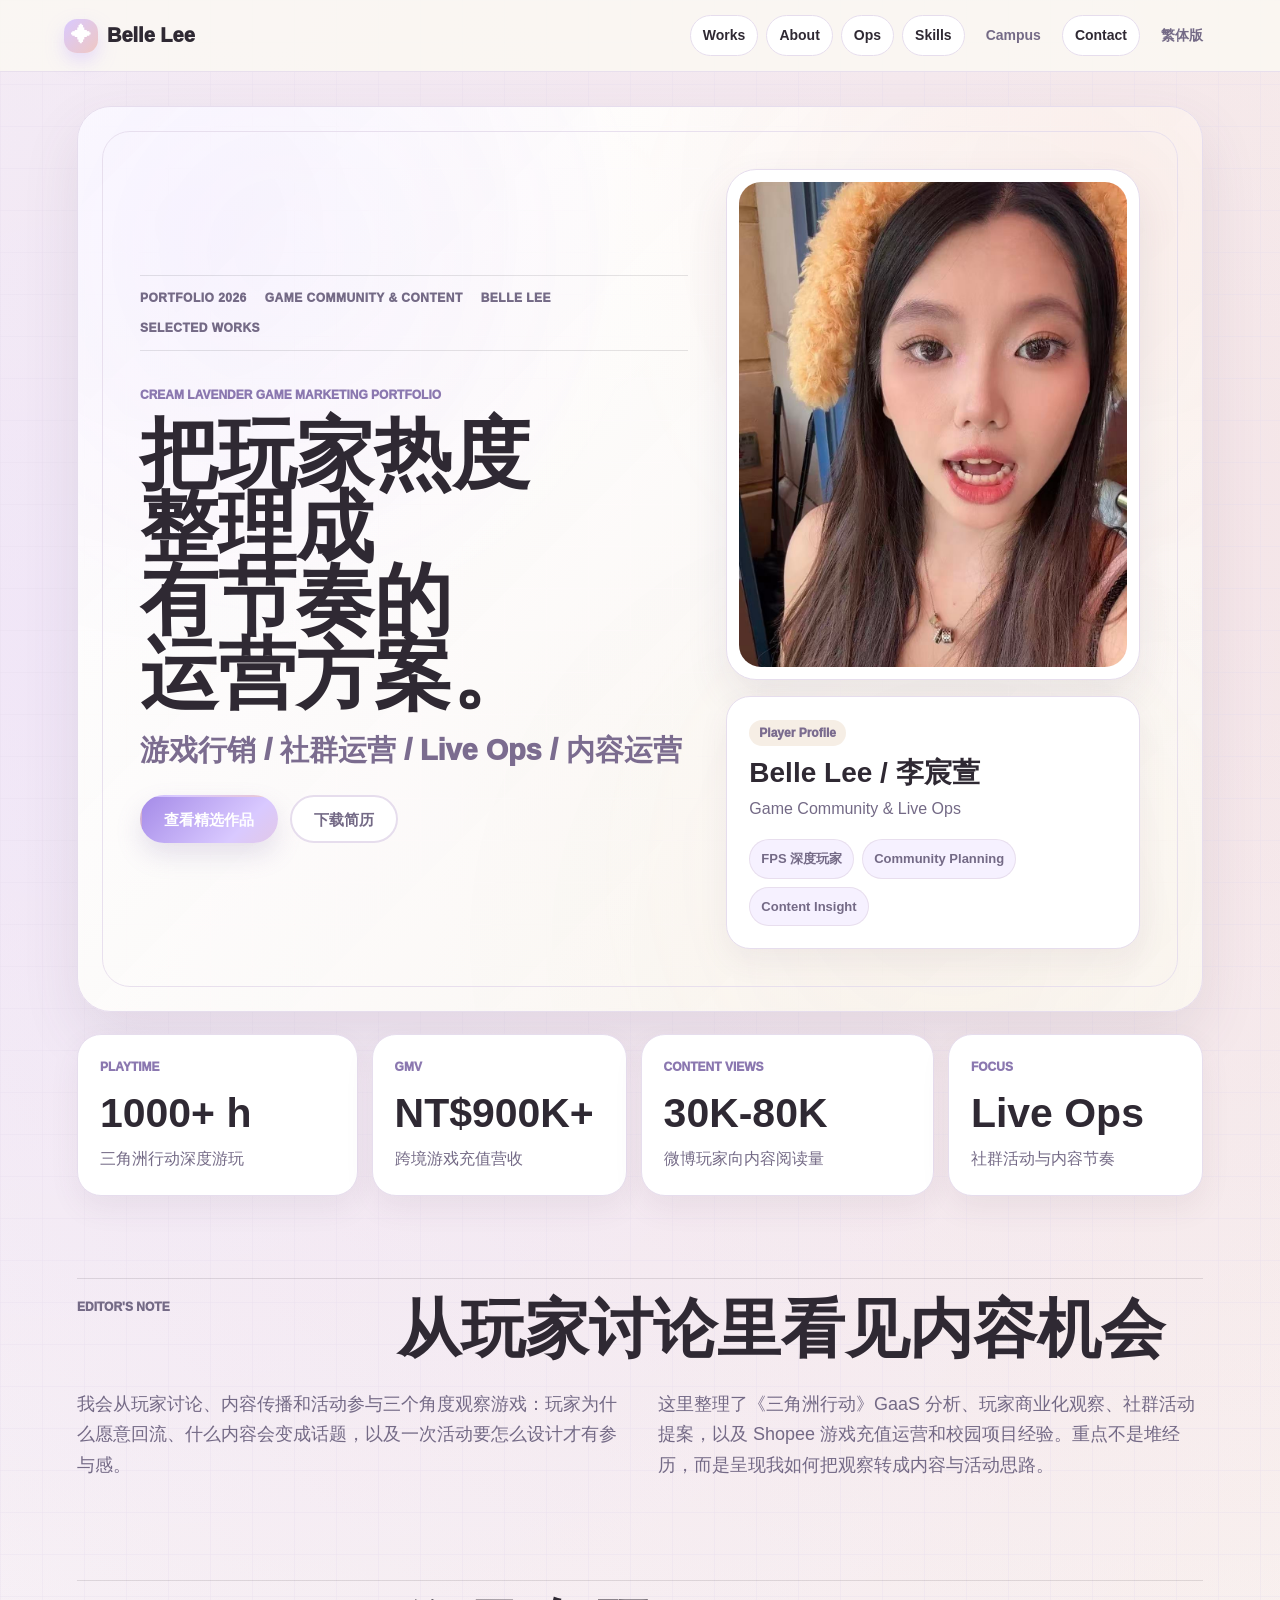
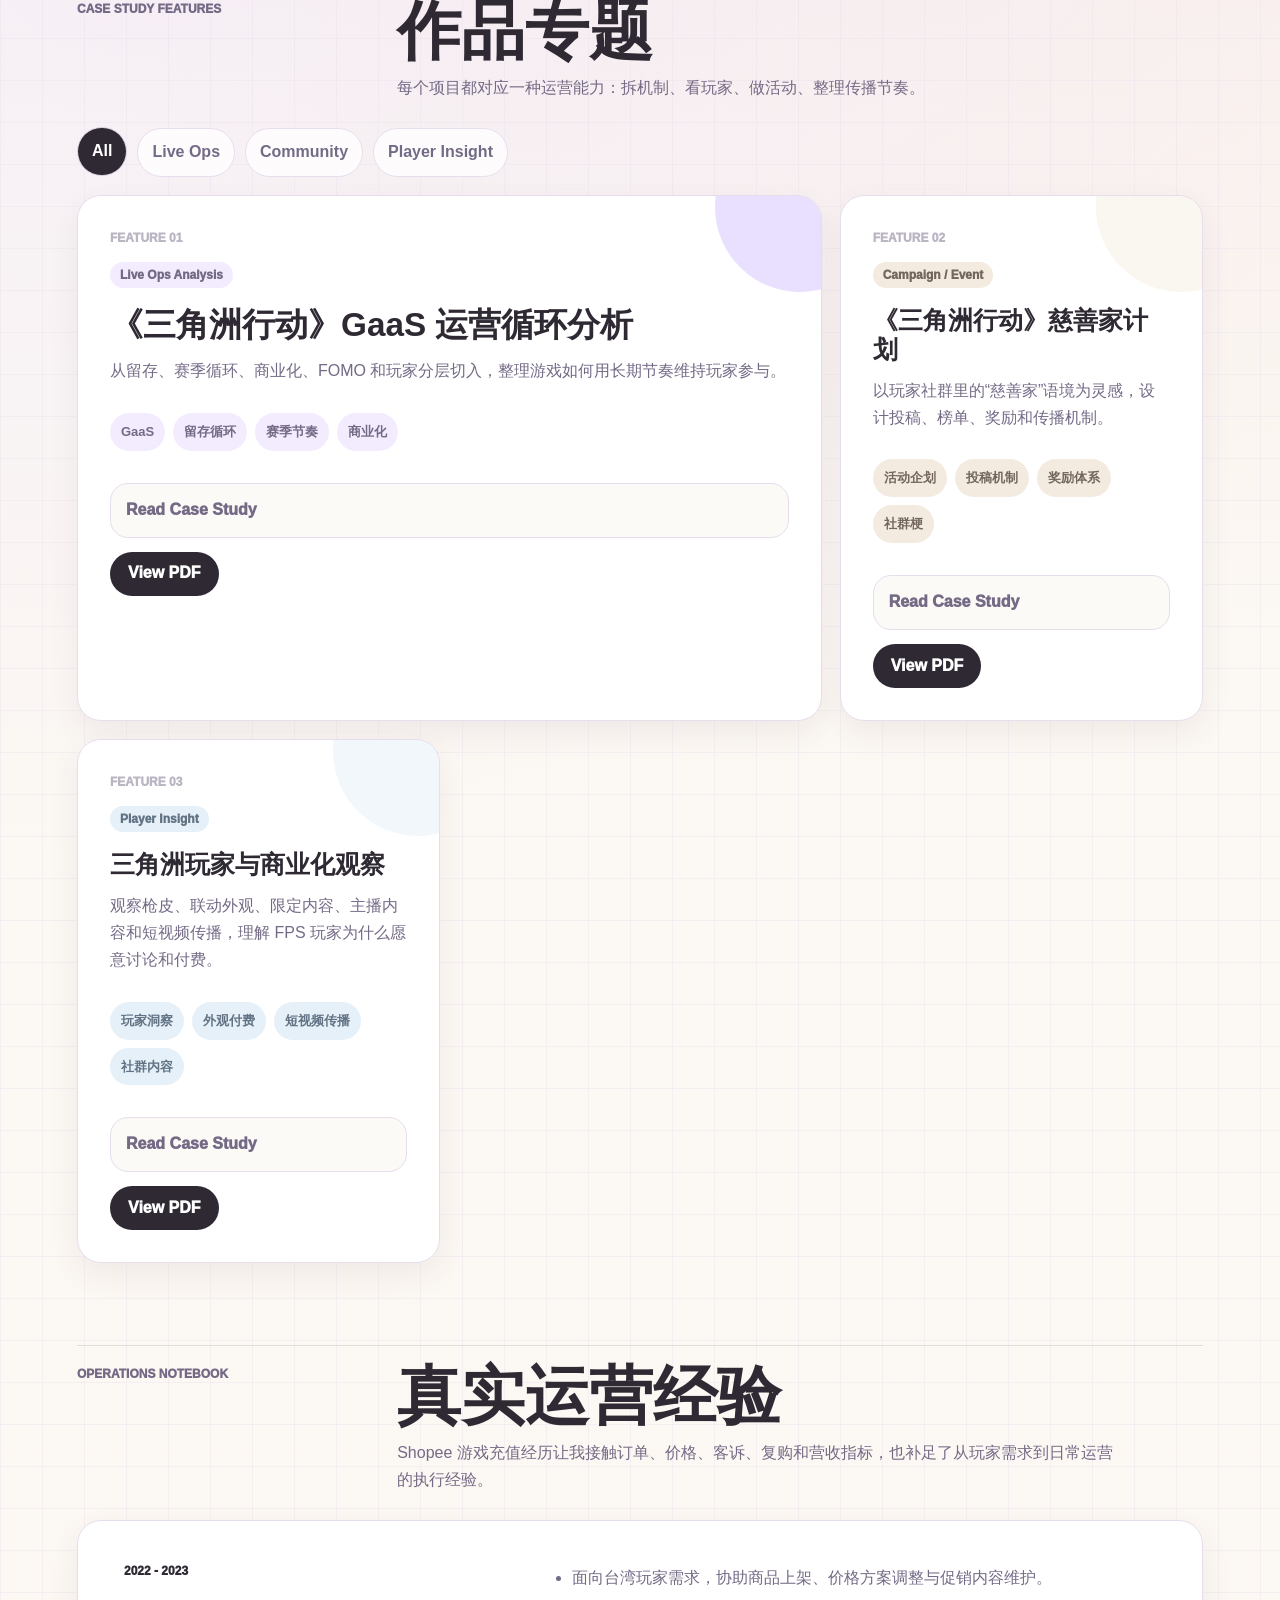
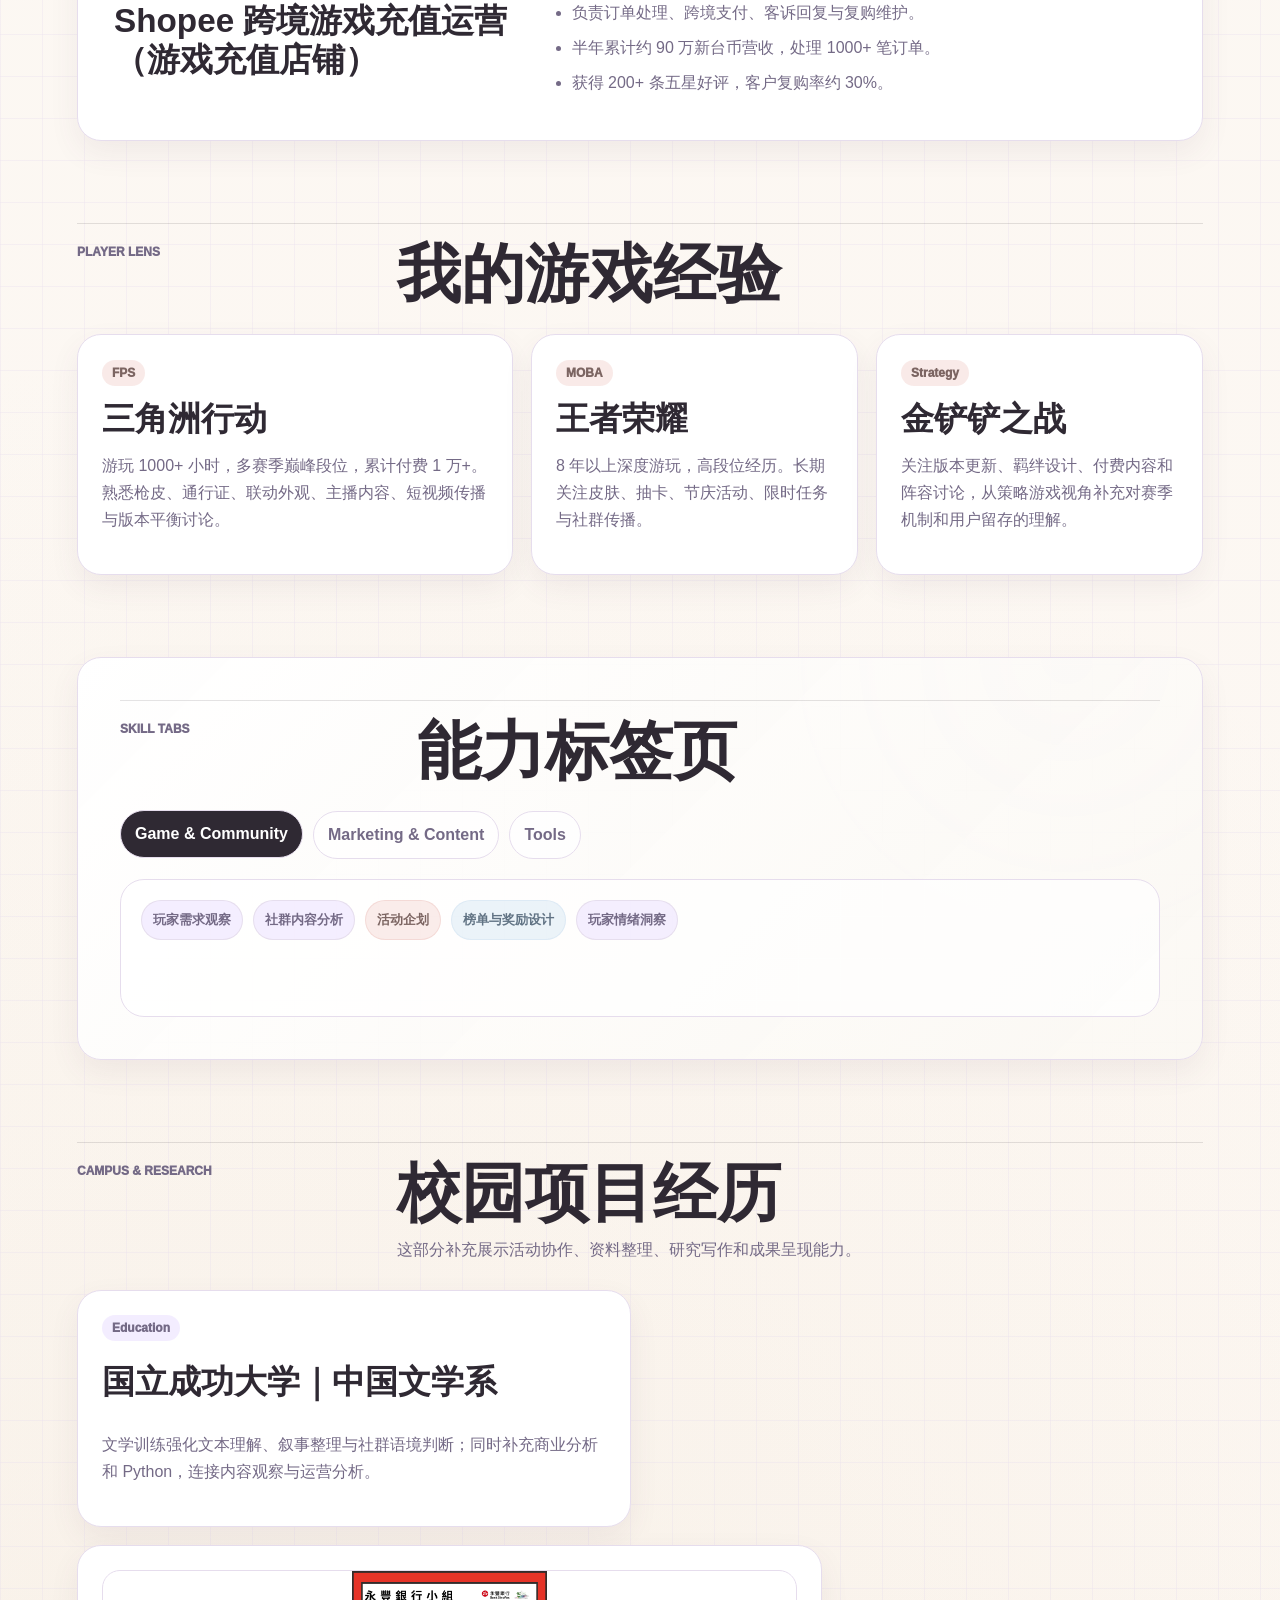
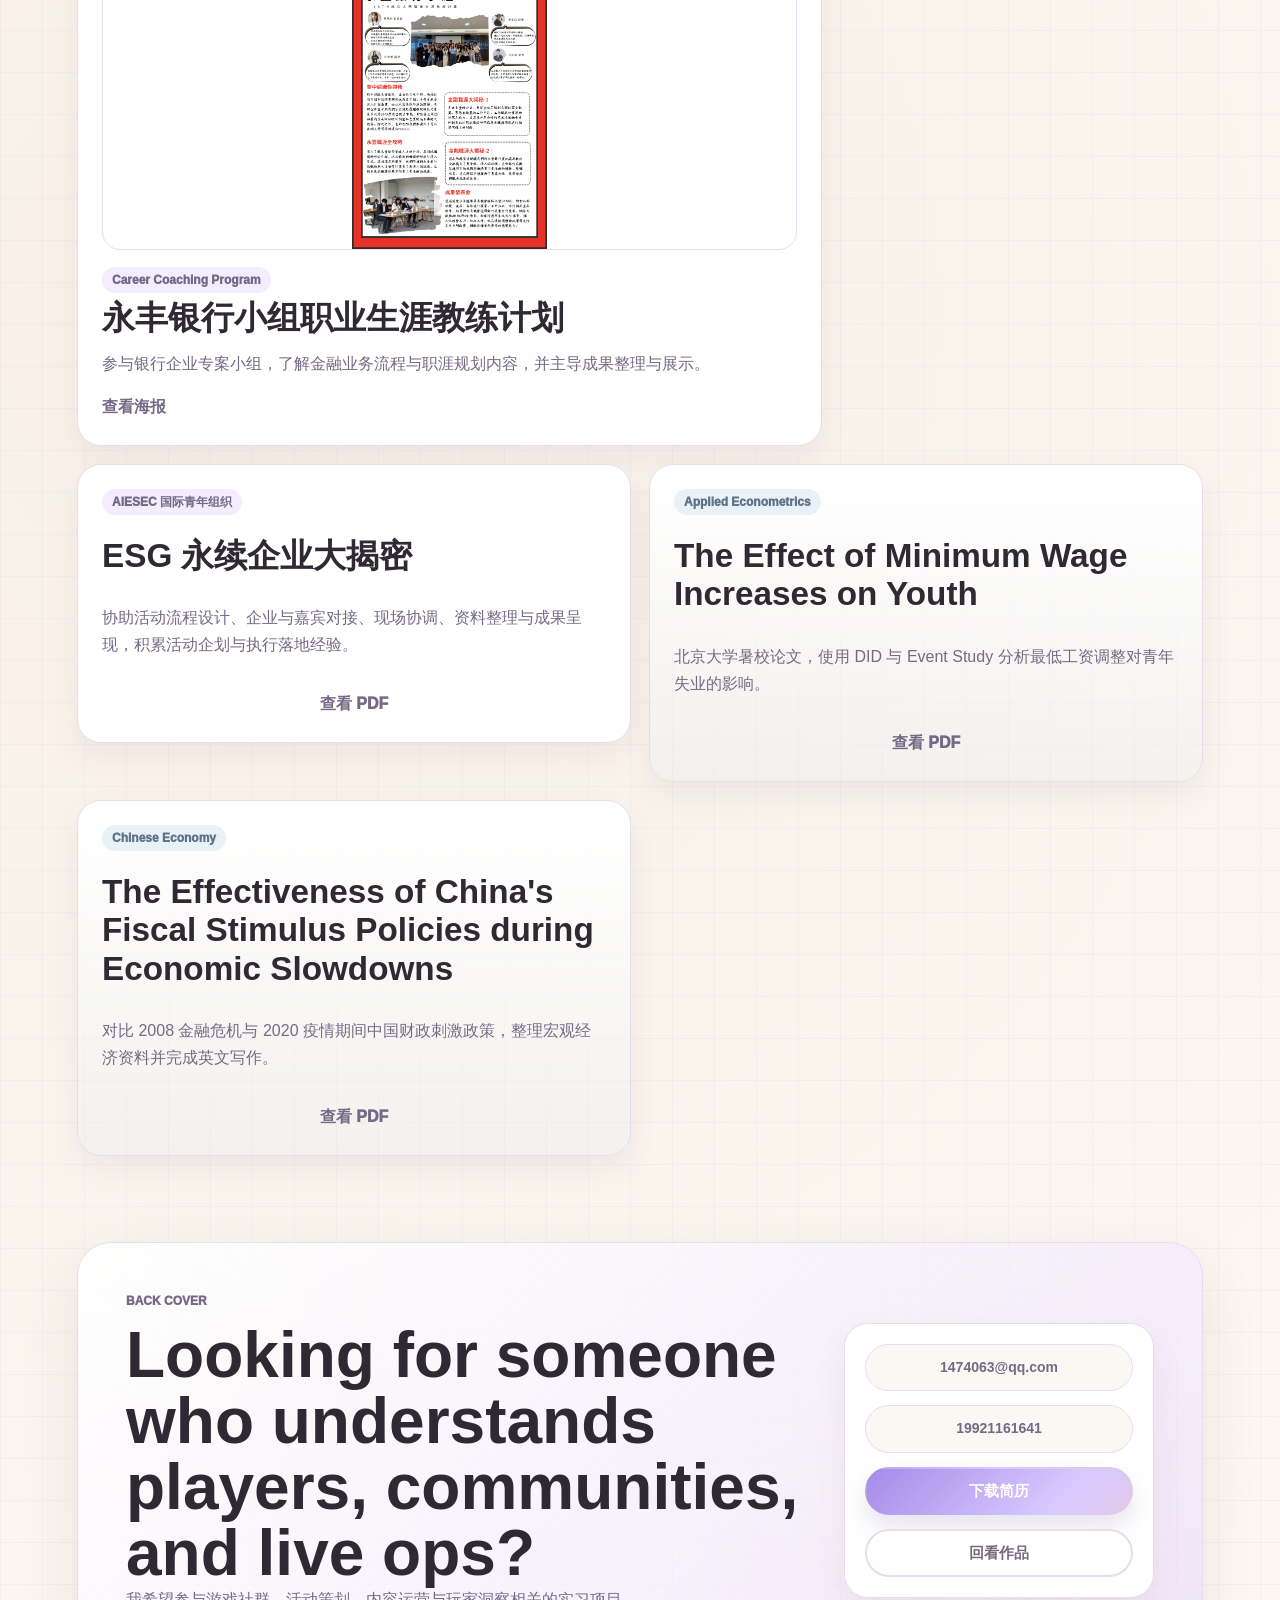
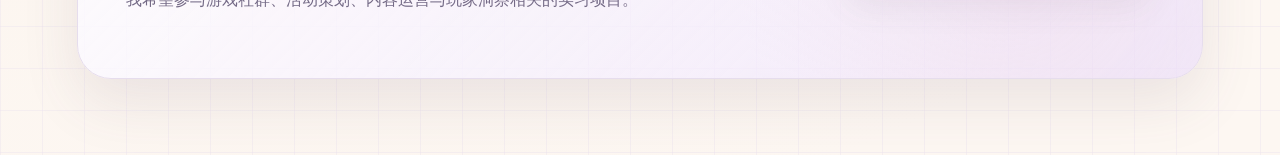
==== commit 9c7ff02a: "Add files via upload" ====
--- a/index.html
+++ b/index.html
@@ -90,14 +90,14 @@
       <section id="about" class="section about-section reveal">
         <div class="section-title magazine-title">
           <p class="kicker">Editor's Note</p>
-          <h2>一个玩家视角出发的运营作品集</h2>
+          <h2>从玩家讨论里看见内容机会</h2>
         </div>
         <div class="about-columns">
           <p>
-            我是李宸萱，长期关注 FPS、MOBA 与策略游戏的版本更新、玩家讨论、活动节奏和商业化内容。比起只写“热爱游戏”，我更想把自己的观察整理成可以被阅读、被讨论、也能被执行的作品。
+            我会从玩家讨论、内容传播和活动参与三个角度观察游戏：玩家为什么愿意回流、什么内容会变成话题，以及一次活动要怎么设计才有参与感。
           </p>
           <p>
-            这个网站收录了三角洲行动的 GaaS 分析、玩家商业化观察、社群活动提案，以及 Shopee 游戏充值运营和校园项目经验，重点展示我对玩家、内容和运营落地的理解。
+            这里整理了《三角洲行动》GaaS 分析、玩家商业化观察、社群活动提案，以及 Shopee 游戏充值运营和校园项目经验。重点不是堆经历，而是呈现我如何把观察转成内容与活动思路。
           </p>
         </div>
       </section>
@@ -232,7 +232,6 @@
           <button class="skill-tab is-active" type="button" data-skill-tab="game">Game & Community</button>
           <button class="skill-tab" type="button" data-skill-tab="marketing">Marketing & Content</button>
           <button class="skill-tab" type="button" data-skill-tab="tools">Tools</button>
-          <button class="skill-tab" type="button" data-skill-tab="language">Language</button>
         </div>
         <div class="skill-panels">
           <div class="skill-panel is-active" data-skill-panel="game">
@@ -251,6 +250,7 @@
           </div>
           <div class="skill-panel" data-skill-panel="tools">
             <span>Excel</span>
+            <span>商业分析</span>
             <span>PowerPoint</span>
             <span>Word</span>
             <span>Python 基础</span>
@@ -261,10 +261,6 @@
             <span>Canva</span>
             <span>剪映</span>
           </div>
-          <div class="skill-panel" data-skill-panel="language">
-            <span>中文</span>
-            <span>English TOEIC 650</span>
-          </div>
         </div>
       </section>
 
@@ -275,6 +271,12 @@
           <p>这部分补充展示活动协作、资料整理、研究写作和成果呈现能力。</p>
         </div>
         <div class="campus-grid">
+          <article class="campus-card">
+            <span>Education</span>
+            <h3>国立成功大学｜中国文学系</h3>
+            <p>文学训练强化文本理解、叙事整理与社群语境判断；同时补充商业分析和 Python，连接内容观察与运营分析。</p>
+          </article>
+
           <article class="campus-card image-card">
             <img src="./assets/sinopac-poster.png" alt="永丰银行小组成果海报" />
             <div>
